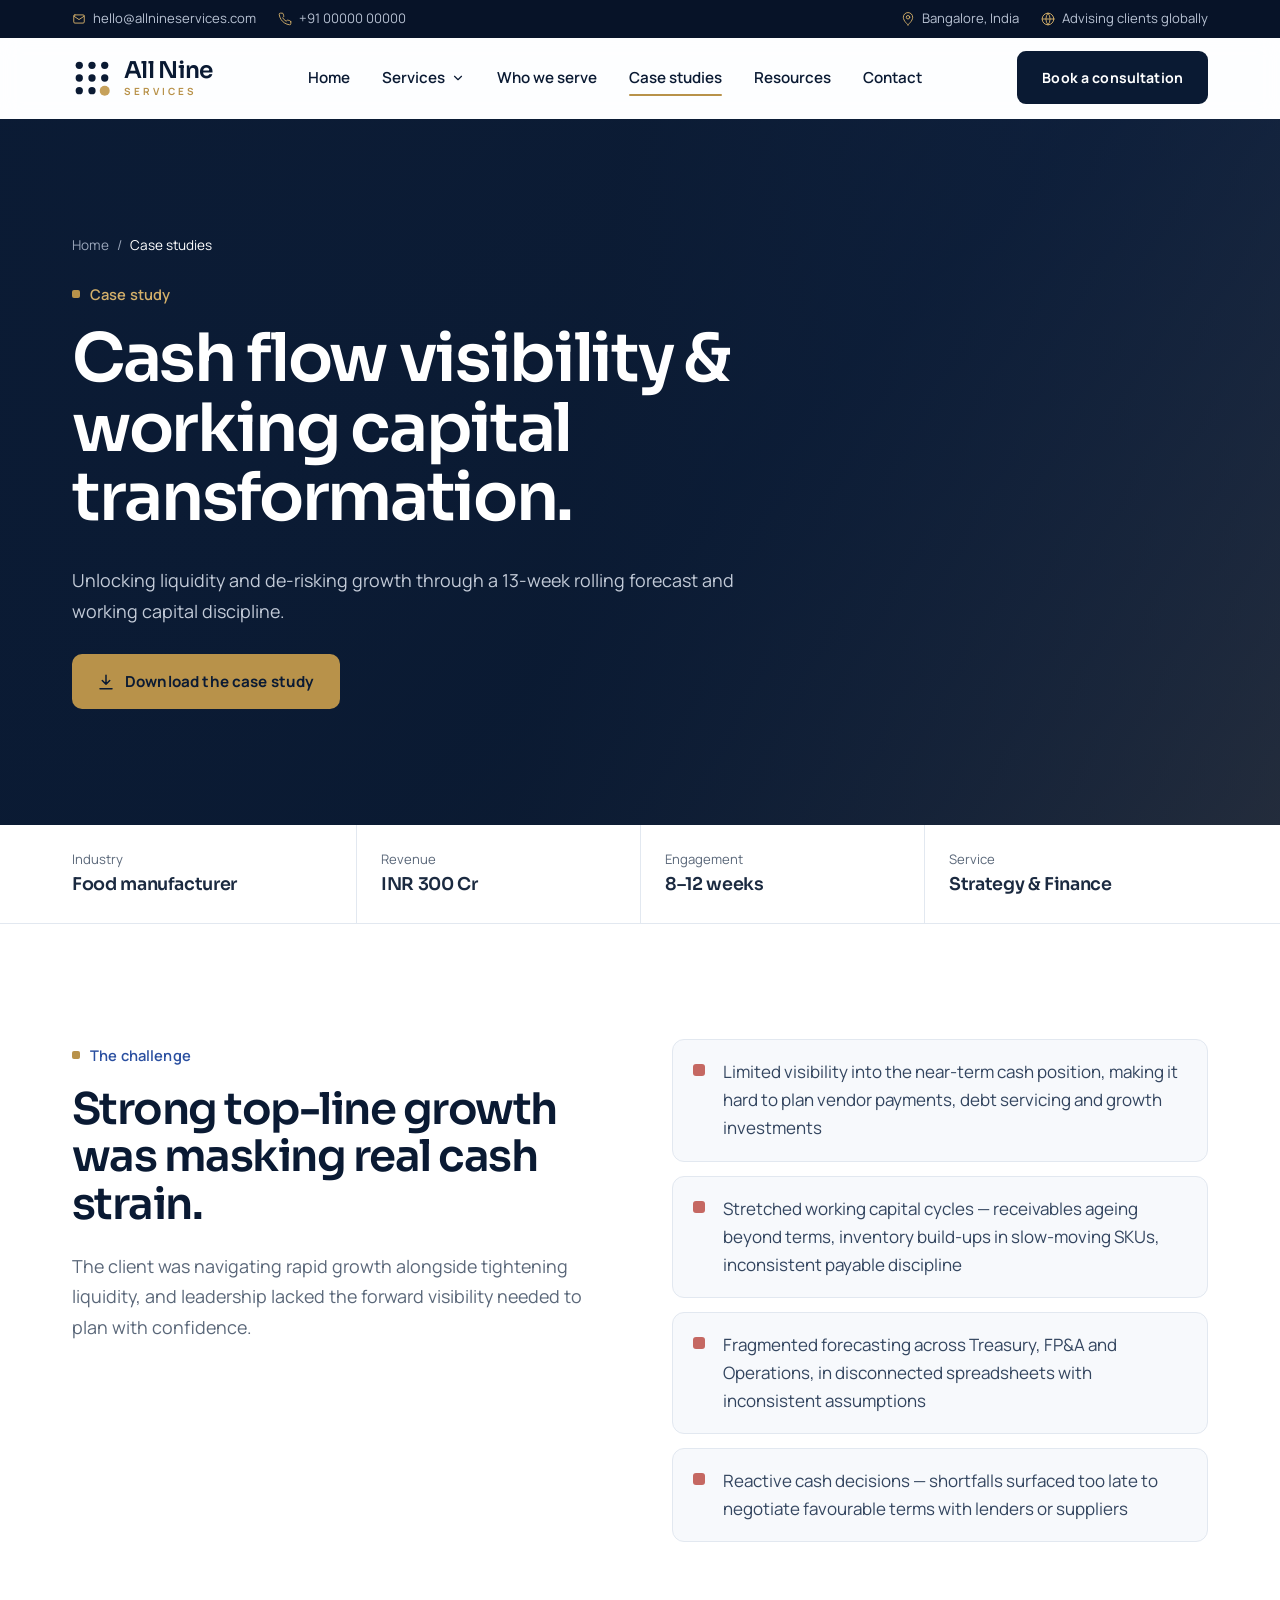
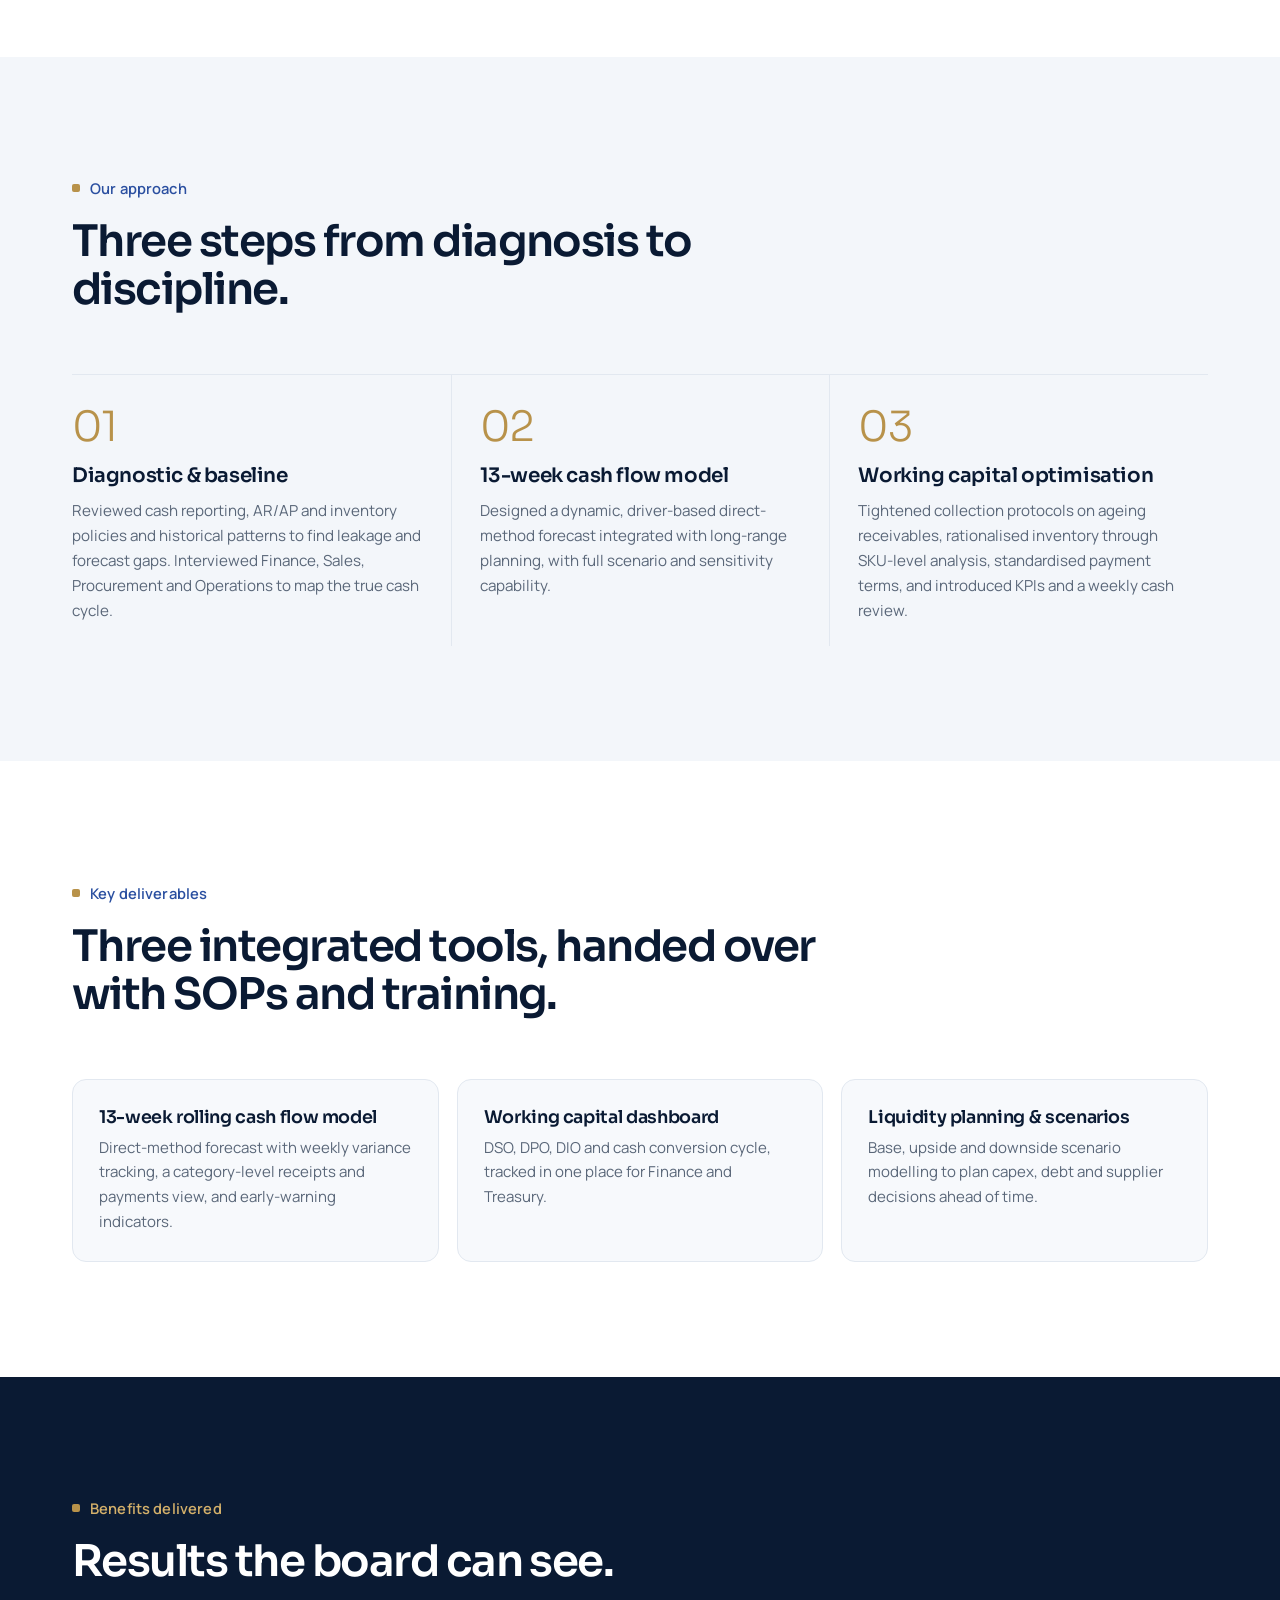
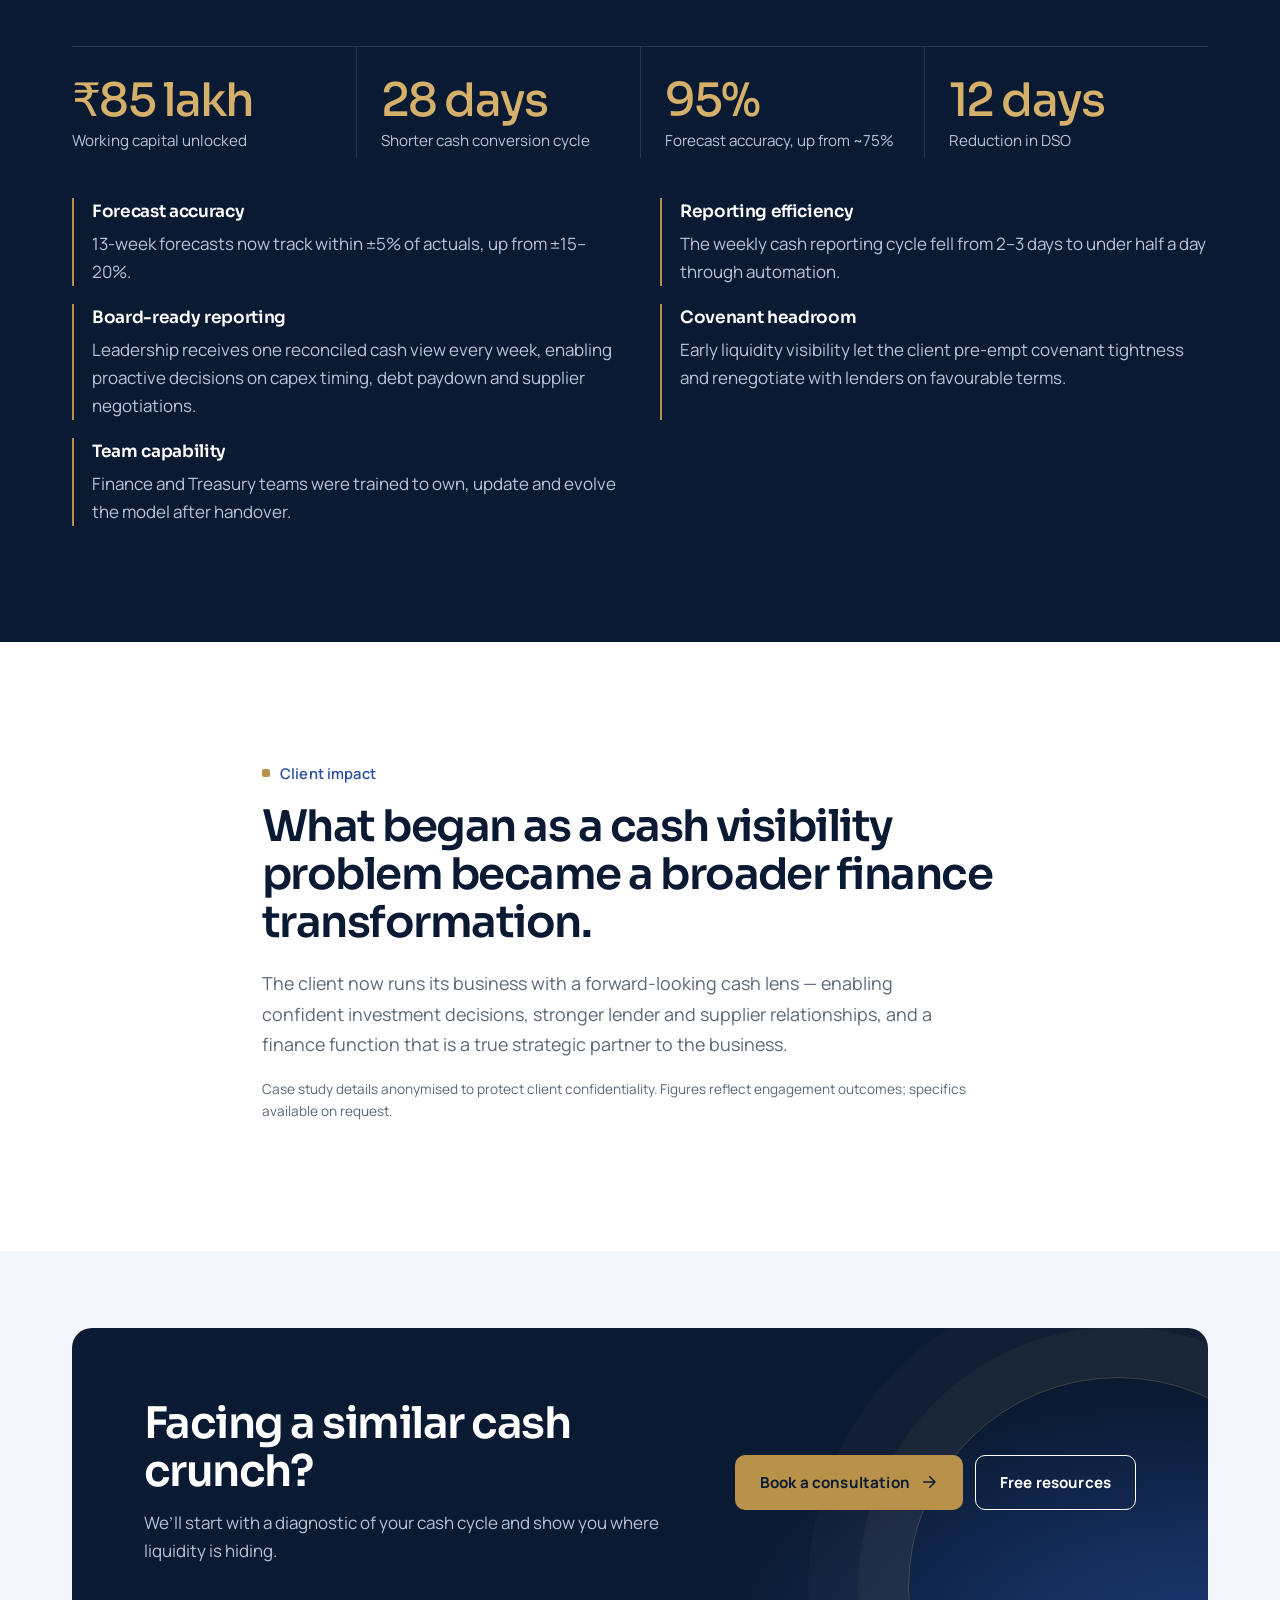
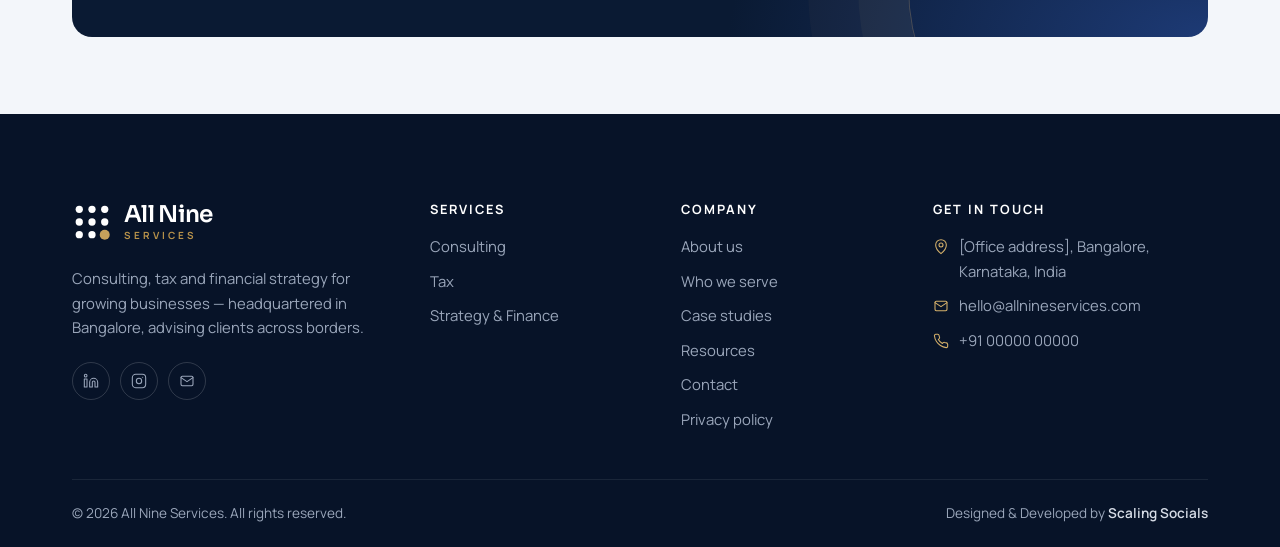
==== case-studies.html @ 5694ef71 "Add client content: who we serve, case study, startup CFO lifecycle, FP&A model, engagement models, " ====
<!doctype html>
<html lang="en">
<head>
<meta charset="utf-8">
<meta name="viewport" content="width=device-width, initial-scale=1">
<title>Case Study: Cash Flow & Working Capital Transformation | All Nine Services</title>
<meta name="description" content="How a 13-week rolling forecast and working capital discipline unlocked ₹85 lakh for a ₹300 Cr food manufacturer.">
<meta property="og:title" content="Case Study: Cash Flow & Working Capital Transformation | All Nine Services">
<meta property="og:description" content="How a 13-week rolling forecast and working capital discipline unlocked ₹85 lakh for a ₹300 Cr food manufacturer.">
<meta property="og:type" content="website">
<meta name="theme-color" content="#0d1b2e">
<link rel="icon" href="assets/img/favicon.svg" type="image/svg+xml">
<link rel="preconnect" href="https://fonts.googleapis.com">
<link rel="preconnect" href="https://fonts.gstatic.com" crossorigin>
<link href="https://fonts.googleapis.com/css2?family=Sora:wght@300;400;500;600;700&family=Manrope:wght@400;500;600;700&display=swap" rel="stylesheet">
<link rel="stylesheet" href="assets/css/style.css?v=4">
</head>
<body>
<a class="skip-link" href="#main">Skip to content</a>
<div class="topbar">
  <div class="container">
    <div class="topbar__links">
      <a href="mailto:hello@allnineservices.com"><svg viewBox="0 0 24 24" fill="none" stroke="currentColor" stroke-width="1.6" stroke-linecap="round" stroke-linejoin="round" aria-hidden="true"><rect x="3" y="5" width="18" height="14" rx="2"/><path d="m3 7 9 6 9-6"/></svg> hello@allnineservices.com</a>
      <a href="tel:+910000000000"><svg viewBox="0 0 24 24" fill="none" stroke="currentColor" stroke-width="1.6" stroke-linecap="round" stroke-linejoin="round" aria-hidden="true"><path d="M22 16.9v3a2 2 0 0 1-2.2 2 19.8 19.8 0 0 1-8.6-3.1 19.5 19.5 0 0 1-6-6A19.8 19.8 0 0 1 2.1 4.2 2 2 0 0 1 4.1 2h3a2 2 0 0 1 2 1.7c.1.9.4 1.8.7 2.7a2 2 0 0 1-.5 2.1L8 9.8a16 16 0 0 0 6 6l1.3-1.3a2 2 0 0 1 2.1-.4c.9.3 1.8.6 2.7.7a2 2 0 0 1 1.7 2z"/></svg> +91 00000 00000</a>
    </div>
    <div class="topbar__links topbar__right">
      <span><svg viewBox="0 0 24 24" fill="none" stroke="currentColor" stroke-width="1.6" stroke-linecap="round" stroke-linejoin="round" aria-hidden="true"><path d="M12 22s-8-6.5-8-13a8 8 0 0 1 16 0c0 6.5-8 13-8 13z"/><circle cx="12" cy="9" r="3"/></svg> Bangalore, India</span>
      <span><svg viewBox="0 0 24 24" fill="none" stroke="currentColor" stroke-width="1.6" stroke-linecap="round" stroke-linejoin="round" aria-hidden="true"><circle cx="12" cy="12" r="10"/><path d="M2 12h20M12 2a15 15 0 0 1 0 20M12 2a15 15 0 0 0 0 20"/></svg> Advising clients globally</span>
    </div>
  </div>
</div>
<header class="site-header">
  <div class="container">
    <nav class="nav" aria-label="Main">
      <a class="brand" href="index.html" aria-label="All Nine Services — home" style="color:var(--ink)"><svg class="brand__mark" viewBox="0 0 44 44" aria-hidden="true"><g fill="currentColor"><circle cx="8" cy="8" r="4"/><circle cx="22" cy="8" r="4"/><circle cx="36" cy="8" r="4"/><circle cx="8" cy="22" r="4"/><circle cx="22" cy="22" r="4"/><circle cx="36" cy="22" r="4"/><circle cx="8" cy="36" r="4"/><circle cx="22" cy="36" r="4"/></g><circle cx="36" cy="36" r="5.5" fill="#c6a15b"/></svg><span class="brand__text"><span class="brand__name">All Nine</span><span class="brand__sub">Services</span></span></a>
      <ul class="nav__menu" id="nav-menu">
        <li><a class="nav__link" href="index.html">Home</a></li>
        <li class="has-dropdown">
          <button class="nav__link" aria-expanded="false" aria-haspopup="true">Services <svg viewBox="0 0 24 24" fill="none" stroke="currentColor" stroke-width="2" stroke-linecap="round" stroke-linejoin="round" aria-hidden="true"><path d="m6 9 6 6 6-6"/></svg></button>
          <ul class="dropdown"><li><a href="consulting.html"><span class="dropdown__icon"><svg viewBox="0 0 24 24" fill="none" stroke="currentColor" stroke-width="1.6" stroke-linecap="round" stroke-linejoin="round" aria-hidden="true"><rect x="2" y="7" width="20" height="14" rx="2"/><path d="M16 7V5a2 2 0 0 0-2-2h-4a2 2 0 0 0-2 2v2M2 13h20"/></svg></span><span><strong>Consulting</strong><small>Compliance, governance, risk & advisory</small></span></a></li><li><a href="tax.html"><span class="dropdown__icon"><svg viewBox="0 0 24 24" fill="none" stroke="currentColor" stroke-width="1.6" stroke-linecap="round" stroke-linejoin="round" aria-hidden="true"><path d="M4 2v20l3-2 3 2 3-2 3 2 3-2 1 .7V2l-1 .7-3-2-3 2-3-2-3 2-3-2z"/><path d="M8 8h8M8 12h8M8 16h5"/></svg></span><span><strong>Tax</strong><small>Direct tax, GST, international tax</small></span></a></li><li><a href="strategy-finance.html"><span class="dropdown__icon"><svg viewBox="0 0 24 24" fill="none" stroke="currentColor" stroke-width="1.6" stroke-linecap="round" stroke-linejoin="round" aria-hidden="true"><path d="M3 3v18h18"/><path d="m7 15 4-4 3 3 6-6"/></svg></span><span><strong>Strategy & Finance</strong><small>Virtual CFO, FP&A, valuation, fundraising</small></span></a></li></ul>
        </li>
        <li><a class="nav__link" href="who-we-serve.html">Who we serve</a></li>
        <li><a class="nav__link" href="case-studies.html" aria-current="page">Case studies</a></li>
        <li><a class="nav__link" href="resources.html">Resources</a></li>
        <li><a class="nav__link" href="contact.html">Contact</a></li>
        <li class="mobile-cta"><a class="btn btn--primary btn--block" href="contact.html">Book a consultation <svg viewBox="0 0 24 24" fill="none" stroke="currentColor" stroke-width="2" stroke-linecap="round" stroke-linejoin="round" aria-hidden="true"><path d="M5 12h14M13 5l7 7-7 7"/></svg></a></li>
      </ul>
      <div class="nav__cta">
        <a class="btn btn--dark btn--sm" href="contact.html">Book a consultation</a>
        <button class="nav__toggle" aria-label="Open menu" aria-expanded="false" aria-controls="nav-menu"><svg viewBox="0 0 24 24" fill="none" stroke="currentColor" stroke-width="2" stroke-linecap="round" stroke-linejoin="round" aria-hidden="true"><path d="M3 6h18M3 12h18M3 18h18"/></svg></button>
      </div>
    </nav>
  </div>
</header>
<main id="main">

<section class="page-hero">
  <div class="ph page-hero__bg" data-label=""><img src="https://images.unsplash.com/photo-1554224155-6726b3ff858f?auto=format&fit=crop&w=1400&q=80" alt=""  referrerpolicy="no-referrer" onerror="this.style.display='none'"></div>
  <div class="container">
    <nav class="crumbs" aria-label="Breadcrumb"><a href="index.html">Home</a><span>/</span><span style="color:#fff">Case studies</span></nav>
    <span class="eyebrow">Case study</span>
    <h1>Cash flow visibility &amp; working capital transformation.</h1>
    <p class="lead">Unlocking liquidity and de-risking growth through a 13-week rolling forecast and working capital discipline.</p>
    <div class="hero__actions"><button class="btn btn--primary" data-download="cashflow-case-study"><svg viewBox="0 0 24 24" fill="none" stroke="currentColor" stroke-width="2" stroke-linecap="round" stroke-linejoin="round" aria-hidden="true"><path d="M12 3v12m0 0-5-5m5 5 5-5M4 21h16"/></svg> Download the case study</button></div>
  </div>
</section>
<section class="snapshot"><div class="container">
  <div><small>Industry</small><strong>Food manufacturer</strong></div>
  <div><small>Revenue</small><strong>INR 300 Cr</strong></div>
  <div><small>Engagement</small><strong>8–12 weeks</strong></div>
  <div><small>Service</small><strong>Strategy &amp; Finance</strong></div>
</div></section>
<section class="section section--white">
  <div class="container case-grid">
    <div class="reveal">
      <span class="eyebrow">The challenge</span>
      <h2>Strong top-line growth was masking real cash strain.</h2>
      <p class="lead">The client was navigating rapid growth alongside tightening liquidity, and leadership lacked the forward visibility needed to plan with confidence.</p>
    </div>
    <ul class="pain reveal">
      <li>Limited visibility into the near-term cash position, making it hard to plan vendor payments, debt servicing and growth investments</li>
      <li>Stretched working capital cycles — receivables ageing beyond terms, inventory build-ups in slow-moving SKUs, inconsistent payable discipline</li>
      <li>Fragmented forecasting across Treasury, FP&amp;A and Operations, in disconnected spreadsheets with inconsistent assumptions</li>
      <li>Reactive cash decisions — shortfalls surfaced too late to negotiate favourable terms with lenders or suppliers</li>
    </ul>
  </div>
</section>
<section class="section">
  <div class="container">
    <div class="section-head reveal"><span class="eyebrow">Our approach</span><h2>Three steps from diagnosis to discipline.</h2></div>
    <div class="process process--light reveal" data-process style="grid-template-columns:repeat(3,1fr)">
      <div class="process__step"><h3>Diagnostic &amp; baseline</h3><p>Reviewed cash reporting, AR/AP and inventory policies and historical patterns to find leakage and forecast gaps. Interviewed Finance, Sales, Procurement and Operations to map the true cash cycle.</p></div>
      <div class="process__step"><h3>13-week cash flow model</h3><p>Designed a dynamic, driver-based direct-method forecast integrated with long-range planning, with full scenario and sensitivity capability.</p></div>
      <div class="process__step"><h3>Working capital optimisation</h3><p>Tightened collection protocols on ageing receivables, rationalised inventory through SKU-level analysis, standardised payment terms, and introduced KPIs and a weekly cash review.</p></div>
    </div>
  </div>
</section>
<section class="section section--white">
  <div class="container">
    <div class="section-head reveal"><span class="eyebrow">Key deliverables</span><h2>Three integrated tools, handed over with SOPs and training.</h2></div>
    <div class="tiles tiles--3"><div class="tile reveal"><h3>13-week rolling cash flow model</h3><p>Direct-method forecast with weekly variance tracking, a category-level receipts and payments view, and early-warning indicators.</p></div><div class="tile reveal"><h3>Working capital dashboard</h3><p>DSO, DPO, DIO and cash conversion cycle, tracked in one place for Finance and Treasury.</p></div><div class="tile reveal"><h3>Liquidity planning &amp; scenarios</h3><p>Base, upside and downside scenario modelling to plan capex, debt and supplier decisions ahead of time.</p></div></div>
  </div>
</section>
<section class="section section--ink">
  <div class="container">
    <div class="section-head reveal"><span class="eyebrow">Benefits delivered</span><h2>Results the board can see.</h2></div>
    <div class="stats-row reveal"><div class="stat-big"><strong>₹85 lakh</strong><span>Working capital unlocked</span></div><div class="stat-big"><strong>28 days</strong><span>Shorter cash conversion cycle</span></div><div class="stat-big"><strong>95%</strong><span>Forecast accuracy, up from ~75%</span></div><div class="stat-big"><strong>12 days</strong><span>Reduction in DSO</span></div></div>
    <ul class="results reveal">
      <li><strong>Forecast accuracy</strong> 13-week forecasts now track within ±5% of actuals, up from ±15–20%.</li>
      <li><strong>Reporting efficiency</strong> The weekly cash reporting cycle fell from 2–3 days to under half a day through automation.</li>
      <li><strong>Board-ready reporting</strong> Leadership receives one reconciled cash view every week, enabling proactive decisions on capex timing, debt paydown and supplier negotiations.</li>
      <li><strong>Covenant headroom</strong> Early liquidity visibility let the client pre-empt covenant tightness and renegotiate with lenders on favourable terms.</li>
      <li><strong>Team capability</strong> Finance and Treasury teams were trained to own, update and evolve the model after handover.</li>
    </ul>
  </div>
</section>
<section class="section section--white">
  <div class="container narrow reveal">
    <span class="eyebrow">Client impact</span>
    <h2>What began as a cash visibility problem became a broader finance transformation.</h2>
    <p class="lead">The client now runs its business with a forward-looking cash lens — enabling confident investment decisions, stronger lender and supplier relationships, and a finance function that is a true strategic partner to the business.</p>
    <p class="fine">Case study details anonymised to protect client confidentiality. Figures reflect engagement outcomes; specifics available on request.</p>
  </div>
</section>
<section class="section--tight"><div class="container">
  <div class="cta-band reveal">
    <div><h2>Facing a similar cash crunch?</h2><p>We’ll start with a diagnostic of your cash cycle and show you where liquidity is hiding.</p></div>
    <div class="cta-band__actions"><a class="btn btn--primary" href="contact.html">Book a consultation <svg viewBox="0 0 24 24" fill="none" stroke="currentColor" stroke-width="2" stroke-linecap="round" stroke-linejoin="round" aria-hidden="true"><path d="M5 12h14M13 5l7 7-7 7"/></svg></a><a class="btn btn--ghost" href="resources.html">Free resources</a></div>
  </div>
</div></section>
</main>
<footer class="site-footer">
  <div class="container">
    <div class="footer-grid">
      <div>
        <a class="brand" href="index.html" aria-label="All Nine Services — home" style="color:#fff"><svg class="brand__mark" viewBox="0 0 44 44" aria-hidden="true"><g fill="currentColor"><circle cx="8" cy="8" r="4"/><circle cx="22" cy="8" r="4"/><circle cx="36" cy="8" r="4"/><circle cx="8" cy="22" r="4"/><circle cx="22" cy="22" r="4"/><circle cx="36" cy="22" r="4"/><circle cx="8" cy="36" r="4"/><circle cx="22" cy="36" r="4"/></g><circle cx="36" cy="36" r="5.5" fill="#c6a15b"/></svg><span class="brand__text"><span class="brand__name">All Nine</span><span class="brand__sub">Services</span></span></a>
        <p style="margin-top:18px">Consulting, tax and financial strategy for growing businesses — headquartered in Bangalore, advising clients across borders.</p>
        <div class="social">
          <a href="#" aria-label="LinkedIn"><svg viewBox="0 0 24 24" fill="none" stroke="currentColor" stroke-width="1.6" stroke-linecap="round" stroke-linejoin="round" aria-hidden="true"><path d="M16 8a6 6 0 0 1 6 6v7h-4v-7a2 2 0 0 0-4 0v7h-4v-7a6 6 0 0 1 6-6zM2 9h4v12H2z"/><circle cx="4" cy="4" r="2"/></svg></a>
          <a href="#" aria-label="Instagram"><svg viewBox="0 0 24 24" fill="none" stroke="currentColor" stroke-width="1.6" stroke-linecap="round" stroke-linejoin="round" aria-hidden="true"><rect x="2" y="2" width="20" height="20" rx="5"/><circle cx="12" cy="12" r="4"/><path d="M17.5 6.5h0"/></svg></a>
          <a href="mailto:hello@allnineservices.com" aria-label="Email"><svg viewBox="0 0 24 24" fill="none" stroke="currentColor" stroke-width="1.6" stroke-linecap="round" stroke-linejoin="round" aria-hidden="true"><rect x="3" y="5" width="18" height="14" rx="2"/><path d="m3 7 9 6 9-6"/></svg></a>
        </div>
      </div>
      <div>
        <h4>Services</h4>
        <ul>
          <li><a href="consulting.html">Consulting</a></li>
          <li><a href="tax.html">Tax</a></li>
          <li><a href="strategy-finance.html">Strategy &amp; Finance</a></li>
        </ul>
      </div>
      <div>
        <h4>Company</h4>
        <ul>
          <li><a href="index.html#about">About us</a></li>
          <li><a href="who-we-serve.html">Who we serve</a></li>
          <li><a href="case-studies.html">Case studies</a></li>
          <li><a href="resources.html">Resources</a></li>
          <li><a href="contact.html">Contact</a></li>
          <li><a href="privacy.html">Privacy policy</a></li>
        </ul>
      </div>
      <div>
        <h4>Get in touch</h4>
        <ul class="footer-contact">
          <li><svg viewBox="0 0 24 24" fill="none" stroke="currentColor" stroke-width="1.6" stroke-linecap="round" stroke-linejoin="round" aria-hidden="true"><path d="M12 22s-8-6.5-8-13a8 8 0 0 1 16 0c0 6.5-8 13-8 13z"/><circle cx="12" cy="9" r="3"/></svg> <span>[Office address], Bangalore, Karnataka, India</span></li>
          <li><svg viewBox="0 0 24 24" fill="none" stroke="currentColor" stroke-width="1.6" stroke-linecap="round" stroke-linejoin="round" aria-hidden="true"><rect x="3" y="5" width="18" height="14" rx="2"/><path d="m3 7 9 6 9-6"/></svg> <a href="mailto:hello@allnineservices.com">hello@allnineservices.com</a></li>
          <li><svg viewBox="0 0 24 24" fill="none" stroke="currentColor" stroke-width="1.6" stroke-linecap="round" stroke-linejoin="round" aria-hidden="true"><path d="M22 16.9v3a2 2 0 0 1-2.2 2 19.8 19.8 0 0 1-8.6-3.1 19.5 19.5 0 0 1-6-6A19.8 19.8 0 0 1 2.1 4.2 2 2 0 0 1 4.1 2h3a2 2 0 0 1 2 1.7c.1.9.4 1.8.7 2.7a2 2 0 0 1-.5 2.1L8 9.8a16 16 0 0 0 6 6l1.3-1.3a2 2 0 0 1 2.1-.4c.9.3 1.8.6 2.7.7a2 2 0 0 1 1.7 2z"/></svg> <a href="tel:+910000000000">+91 00000 00000</a></li>
        </ul>
      </div>
    </div>
    <div class="footer-bottom">
      <span>© <span data-year>2026</span> All Nine Services. All rights reserved.</span>
      <span>Designed &amp; Developed by <a href="https://scalingsocials.com" target="_blank" rel="noopener">Scaling Socials</a></span>
    </div>
  </div>
</footer>
<div class="modal" id="dl-modal" role="dialog" aria-modal="true" aria-labelledby="dl-heading">
  <div class="modal__backdrop" data-close></div>
  <div class="modal__dialog">
    <button class="modal__close" data-close aria-label="Close"><svg viewBox="0 0 24 24" fill="none" stroke="currentColor" stroke-width="2" stroke-linecap="round" stroke-linejoin="round" aria-hidden="true"><path d="M18 6 6 18M6 6l12 12"/></svg></button>
    <div class="modal__head">
      <div class="dl-callout__icon"><svg viewBox="0 0 24 24" fill="none" stroke="currentColor" stroke-width="1.8" stroke-linecap="round" stroke-linejoin="round" aria-hidden="true"><path d="M12 3v12m0 0-5-5m5 5 5-5M4 21h16"/></svg></div>
      <div><h3 id="dl-heading">Fill the form to get the PDF</h3><p id="dl-title"></p></div>
    </div>
    <div class="modal__body">
      <form id="dl-form" name="pdf-download" method="POST" data-netlify="true" netlify-honeypot="bot-field" novalidate>
        <input type="hidden" name="form-name" value="pdf-download">
        <input type="hidden" name="resource" value="">
        <div class="form-grid">
          <div class="field"><label for="dl-name">Full name <span class="req">*</span></label><input id="dl-name" name="name" autocomplete="name" required><div class="err">Please enter your name.</div></div>
          <div class="field"><label for="dl-email">Work email <span class="req">*</span></label><input id="dl-email" name="email" type="email" autocomplete="email" required><div class="err">Please enter a valid email.</div></div>
          <div class="field"><label for="dl-phone">Phone <span class="req">*</span></label><input id="dl-phone" name="phone" type="tel" autocomplete="tel" placeholder="+91" required><div class="err">Please enter a valid phone number.</div></div>
          <div class="field"><label for="dl-company">Company</label><input id="dl-company" name="company" autocomplete="organization"></div>
          <div class="field full"><label for="country-sel">Country</label><select id="country-sel" name="country"><option value="">Select country</option><option>India</option><option>United Arab Emirates</option><option>Saudi Arabia</option><option>Qatar</option><option>Singapore</option><option>United Kingdom</option><option>United States</option><option>Canada</option><option>Australia</option><option>Germany</option><option>Other</option></select></div>
          <div class="field full"><label class="consent"><input type="checkbox" name="consent" required> <span>I agree to be contacted by All Nine Services about this guide and related services. See our <a href="privacy.html" target="_blank">privacy policy</a>.</span></label><div class="err">Please accept to continue.</div></div>
          <p class="hp" aria-hidden="true"><label>Leave empty <input name="bot-field" tabindex="-1" autocomplete="off"></label></p>
          <div class="full"><button class="btn btn--primary btn--block" type="submit"><svg viewBox="0 0 24 24" fill="none" stroke="currentColor" stroke-width="2" stroke-linecap="round" stroke-linejoin="round" aria-hidden="true"><path d="M12 3v12m0 0-5-5m5 5 5-5M4 21h16"/></svg> Get the PDF</button></div>
        </div>
        <div class="form-status" role="status"></div>
      </form>
      <div id="dl-success" class="modal__success" hidden>
        <div class="tick"><svg viewBox="0 0 24 24" fill="none" stroke="currentColor" stroke-width="2.4" stroke-linecap="round" stroke-linejoin="round" aria-hidden="true"><path d="M20 6 9 17l-5-5"/></svg></div>
        <h3>Thank you!</h3>
        <p><strong id="dl-success-title"></strong></p>
        <p class="form-note" id="dl-note">Your download should begin automatically.</p>
        <a class="btn btn--dark" id="dl-again" href="#" download><svg viewBox="0 0 24 24" fill="none" stroke="currentColor" stroke-width="2" stroke-linecap="round" stroke-linejoin="round" aria-hidden="true"><path d="M12 3v12m0 0-5-5m5 5 5-5M4 21h16"/></svg> Download again</a>
      </div>
    </div>
  </div>
</div>

<script src="assets/js/config.js?v=4"></script>
<script src="assets/js/resources.js?v=4"></script>
<script src="assets/js/main.js?v=4"></script>
</body>
</html>
---- assets/css/style.css ----
/* =========================================================
   All Nine Services — main stylesheet
   ========================================================= */
:root {
  --ink: #0a1a33;          /* midnight navy — primary */
  --ink-2: #13284d;
  --ink-soft: #33455f;
  --sapphire: #2a4fa0;     /* corporate blue accent */
  --sapphire-2: #4c74d0;
  --paper: #f3f6fa;        /* cool mist */
  --white: #ffffff;
  --line: #e2e8f0;
  --line-dark: rgba(255,255,255,.12);
  --muted: #5a6779;
  --brass: #b8924a;        /* champagne gold (used sparingly) */
  --brass-2: #d4b06a;
  --brass-soft: #f6f0e3;
  --teal: #1d4b62;
  --ok: #1f7a4d;
  --err: #b4372f;

  --font-display: "Sora", "Segoe UI", system-ui, sans-serif;
  --font-body: "Manrope", system-ui, -apple-system, "Segoe UI", Roboto, Arial, sans-serif;

  --radius: 14px;
  --radius-sm: 8px;
  --shadow: 0 1px 2px rgba(10,26,51,.04), 0 12px 32px rgba(10,26,51,.07);
  --shadow-lg: 0 2px 6px rgba(10,26,51,.06), 0 30px 70px rgba(10,26,51,.16);
  --ease: cubic-bezier(.16,1,.3,1);
  --max: 1200px;
  --gutter: clamp(16px, 4vw, 32px);
}

*, *::before, *::after { box-sizing: border-box; }
[hidden] { display: none !important; }
html { scroll-behavior: smooth; -webkit-text-size-adjust: 100%; }
body {
  margin: 0;
  font-family: var(--font-body);
  font-size: 17px;
  line-height: 1.65;
  color: var(--ink);
  background: var(--paper);
  -webkit-font-smoothing: antialiased;
  overflow-x: hidden;
}
img { max-width: 100%; display: block; }
a { color: inherit; text-decoration: none; }
button { font: inherit; cursor: pointer; }
h1, h2, h3, h4 { font-family: var(--font-display); font-weight: 500; line-height: 1.15; margin: 0 0 .5em; letter-spacing: -.01em; }
h1 { font-size: clamp(2.3rem, 5vw, 4rem); }
h2 { font-size: clamp(1.9rem, 3.6vw, 2.9rem); }
h3 { font-size: clamp(1.25rem, 2vw, 1.5rem); }
p { margin: 0 0 1em; }
.container { width: 100%; max-width: var(--max); margin: 0 auto; padding: 0 var(--gutter); }
.section { padding: clamp(64px, 9vw, 120px) 0; }
.section--tight { padding: clamp(48px, 6vw, 80px) 0; }
.section--white { background: var(--white); }
.section--ink { background: var(--ink); color: #e9edf3; }
.section--ink h2, .section--ink h3 { color: #fff; }
.eyebrow {
  display: inline-flex; align-items: center; gap: 10px;
  font-size: .78rem; font-weight: 700; letter-spacing: .16em; text-transform: uppercase;
  color: var(--brass); margin-bottom: 18px;
}
.eyebrow::before { content: ""; width: 28px; height: 1px; background: currentColor; }
.lead { font-size: 1.15rem; color: var(--muted); max-width: 62ch; }
.section--ink .lead { color: #b8c2d3; }
.section-head { max-width: 760px; margin-bottom: clamp(36px, 5vw, 60px); }
.section-head--center { margin-left: auto; margin-right: auto; text-align: center; }
.section-head--center .eyebrow::after { content: ""; width: 28px; height: 1px; background: currentColor; }
.skip-link { position: absolute; left: -999px; top: 0; background: var(--ink); color: #fff; padding: 10px 16px; z-index: 999; }
.skip-link:focus { left: 8px; top: 8px; }
:focus-visible { outline: 2px solid var(--brass); outline-offset: 3px; }

/* ---------- Buttons ---------- */
.btn {
  display: inline-flex; align-items: center; justify-content: center; gap: 10px;
  padding: 14px 26px; border-radius: 999px; border: 1px solid transparent;
  font-weight: 700; font-size: .95rem; letter-spacing: .01em;
  transition: background .2s, color .2s, border-color .2s, transform .2s, box-shadow .2s;
  white-space: nowrap;
}
.btn svg { width: 18px; height: 18px; flex: none; }
.btn--primary { background: var(--brass); color: #fff; }
.btn--primary:hover { background: #9b7a47; transform: translateY(-1px); box-shadow: 0 8px 20px rgba(176,141,87,.35); }
.btn--dark { background: var(--ink); color: #fff; }
.btn--dark:hover { background: var(--ink-2); transform: translateY(-1px); }
.btn--ghost { border-color: currentColor; color: var(--ink); background: transparent; }
.btn--ghost:hover { background: var(--ink); color: #fff; border-color: var(--ink); }
.section--ink .btn--ghost, .hero .btn--ghost, .page-hero .btn--ghost, .cta-band .btn--ghost { color: #fff; }
.section--ink .btn--ghost:hover, .hero .btn--ghost:hover, .page-hero .btn--ghost:hover, .cta-band .btn--ghost:hover { background: #fff; color: var(--ink); border-color: #fff; }
.btn--sm { padding: 10px 18px; font-size: .88rem; }
.btn--block { width: 100%; }
.link-arrow { display: inline-flex; align-items: center; gap: 8px; font-weight: 700; color: var(--ink); border-bottom: 1px solid var(--brass); padding-bottom: 2px; }
.link-arrow:hover { color: var(--brass); }
.link-arrow svg { width: 16px; height: 16px; transition: transform .2s; }
.link-arrow:hover svg { transform: translateX(4px); }

/* ---------- Topbar & header ---------- */
.topbar { background: var(--ink); color: #b8c2d3; font-size: .82rem; }
.topbar .container { display: flex; justify-content: space-between; align-items: center; gap: 16px; padding-top: 8px; padding-bottom: 8px; }
.topbar a:hover { color: #fff; }
.topbar__links { display: flex; gap: 22px; flex-wrap: wrap; }
.topbar__links span, .topbar__links a { display: inline-flex; align-items: center; gap: 7px; }
.topbar svg { width: 14px; height: 14px; color: var(--brass-2); }

.site-header { position: sticky; top: 0; z-index: 100; background: rgba(247,245,240,.94); backdrop-filter: saturate(1.4) blur(10px); border-bottom: 1px solid transparent; transition: border-color .2s, box-shadow .2s; }
.site-header.is-scrolled { border-bottom-color: var(--line); box-shadow: 0 6px 24px rgba(13,27,46,.06); }
.nav { display: flex; align-items: center; justify-content: space-between; height: 80px; gap: 24px; }
.brand { display: inline-flex; align-items: center; gap: 12px; }
.brand__mark { width: 40px; height: 40px; flex: none; }
.brand__text { display: flex; flex-direction: column; line-height: 1; }
.brand__name { font-family: var(--font-display); font-size: 1.45rem; font-weight: 600; letter-spacing: -.01em; }
.brand__sub { font-size: .62rem; font-weight: 700; letter-spacing: .32em; text-transform: uppercase; color: var(--brass); margin-top: 5px; }
.nav__menu { display: flex; align-items: center; gap: 4px; list-style: none; margin: 0; padding: 0; }
.nav__menu > li { position: relative; }
.nav__link { display: inline-flex; align-items: center; gap: 6px; padding: 10px 14px; font-weight: 600; font-size: .95rem; border-radius: 8px; background: none; border: 0; color: var(--ink); }
.nav__link:hover, .nav__link[aria-current="page"] { color: var(--brass); }
.nav__link svg { width: 14px; height: 14px; transition: transform .2s; }
.dropdown {
  position: absolute; top: calc(100% + 8px); left: -12px; min-width: 320px;
  background: #fff; border: 1px solid var(--line); border-radius: var(--radius); box-shadow: var(--shadow-lg);
  padding: 10px; list-style: none; margin: 0;
  opacity: 0; visibility: hidden; transform: translateY(6px); transition: .2s;
}
.has-dropdown:hover .dropdown, .has-dropdown:focus-within .dropdown, .has-dropdown.is-open .dropdown { opacity: 1; visibility: visible; transform: none; }
.has-dropdown:hover .nav__link svg, .has-dropdown.is-open .nav__link svg { transform: rotate(180deg); }
.dropdown a { display: flex; gap: 14px; padding: 12px; border-radius: 10px; }
.dropdown a:hover { background: var(--paper); }
.dropdown__icon { width: 40px; height: 40px; border-radius: 10px; background: var(--brass-soft); color: var(--brass); display: grid; place-items: center; flex: none; }
.dropdown__icon svg { width: 20px; height: 20px; }
.dropdown strong { display: block; font-size: .95rem; }
.dropdown small { display: block; color: var(--muted); font-size: .8rem; line-height: 1.4; }
.nav__cta { display: flex; align-items: center; gap: 12px; }
.nav__toggle { display: none; width: 44px; height: 44px; border-radius: 10px; border: 1px solid var(--line); background: #fff; align-items: center; justify-content: center; }
.nav__toggle svg { width: 22px; height: 22px; }

/* ---------- Image placeholder wrapper ---------- */
.ph { position: relative; overflow: hidden; background: linear-gradient(135deg, #1f3354 0%, #0d1b2e 55%, #3b3222 100%); border-radius: var(--radius); }
.ph::after { content: attr(data-label); position: absolute; left: 16px; bottom: 14px; font-size: .7rem; letter-spacing: .14em; text-transform: uppercase; color: rgba(255,255,255,.55); z-index: 0; }
.ph img { position: relative; z-index: 1; width: 100%; height: 100%; object-fit: cover; }

/* ---------- Hero (home) ---------- */
.hero { position: relative; background: var(--ink); color: #fff; overflow: hidden; }
.hero::before { content: ""; position: absolute; inset: 0; background: radial-gradient(900px 500px at 85% 20%, rgba(176,141,87,.22), transparent 60%), radial-gradient(700px 400px at 0% 100%, rgba(31,78,90,.5), transparent 60%); }
.hero .container { position: relative; display: grid; grid-template-columns: 1.05fr .95fr; gap: clamp(32px, 5vw, 72px); align-items: center; padding-top: clamp(56px, 8vw, 110px); padding-bottom: clamp(56px, 8vw, 110px); }
.hero h1 { color: #fff; }
.hero h1 em { font-style: italic; color: var(--brass-2); font-weight: 400; }
.hero p.lead { color: #c3cbd8; }
.hero__actions { display: flex; gap: 14px; flex-wrap: wrap; margin-top: 32px; }
.hero__media { position: relative; }
.hero__media .ph { aspect-ratio: 4/5; border-radius: 20px; }
.hero__badge {
  position: absolute; left: -28px; bottom: 36px; z-index: 2; background: #fff; color: var(--ink);
  border-radius: 14px; padding: 18px 20px; box-shadow: var(--shadow-lg); display: flex; gap: 14px; align-items: center; max-width: 280px;
}
.hero__badge .dot-grid { width: 42px; height: 42px; flex: none; }
.hero__badge strong { display: block; font-size: .95rem; line-height: 1.3; }
.hero__badge small { color: var(--muted); font-size: .8rem; }
.hero__points { display: flex; flex-wrap: wrap; gap: 10px 26px; margin-top: 40px; padding-top: 28px; border-top: 1px solid var(--line-dark); list-style: none; padding-left: 0; }
.hero__points li { display: inline-flex; align-items: center; gap: 8px; font-size: .9rem; color: #c3cbd8; }
.hero__points svg { width: 16px; height: 16px; color: var(--brass-2); }

/* ---------- Page hero (inner pages) ---------- */
.page-hero { position: relative; background: var(--ink); color: #fff; overflow: hidden; }
.page-hero__bg { position: absolute; inset: 0; border-radius: 0; }
.page-hero__bg img { opacity: .28; }
.page-hero::after { content: ""; position: absolute; inset: 0; background: linear-gradient(90deg, rgba(13,27,46,.96) 0%, rgba(13,27,46,.8) 50%, rgba(13,27,46,.55) 100%); }
.page-hero .container { position: relative; z-index: 2; padding-top: clamp(64px, 9vw, 120px); padding-bottom: clamp(64px, 9vw, 120px); }
.page-hero h1 { color: #fff; max-width: 18ch; }
.page-hero .lead { color: #c3cbd8; }
.page-hero .hero__actions { margin-top: 28px; }
.crumbs { display: flex; gap: 8px; font-size: .85rem; color: #9aa6ba; margin-bottom: 22px; flex-wrap: wrap; }
.crumbs a:hover { color: #fff; }

/* ---------- Strip ---------- */
.strip { background: var(--white); border-bottom: 1px solid var(--line); }
.strip .container { display: grid; grid-template-columns: repeat(4, 1fr); }
.strip__item { padding: 30px 24px; border-left: 1px solid var(--line); }
.strip__item:first-child { border-left: 0; padding-left: 0; }
.strip__item strong { display: block; font-family: var(--font-display); font-size: 1.25rem; font-weight: 500; margin-bottom: 4px; }
.strip__item span { color: var(--muted); font-size: .9rem; }

/* ---------- Service cards ---------- */
.services-grid { display: grid; grid-template-columns: repeat(3, 1fr); gap: 24px; }
.service-card { background: #fff; border: 1px solid var(--line); border-radius: 18px; overflow: hidden; display: flex; flex-direction: column; transition: transform .25s, box-shadow .25s; }
.service-card:hover { transform: translateY(-4px); box-shadow: var(--shadow-lg); }
.service-card .ph { aspect-ratio: 16/10; border-radius: 0; }
.service-card__body { padding: 28px; display: flex; flex-direction: column; flex: 1; }
.service-card__num { font-family: var(--font-display); color: var(--brass); font-size: .95rem; margin-bottom: 8px; }
.service-card ul { list-style: none; padding: 0; margin: 4px 0 24px; display: grid; gap: 8px; }
.service-card li { display: flex; gap: 10px; font-size: .93rem; color: var(--ink-soft); }
.service-card li svg { width: 16px; height: 16px; color: var(--brass); flex: none; margin-top: 5px; }
.service-card .link-arrow { margin-top: auto; align-self: flex-start; }

/* ---------- Split / About ---------- */
.split { display: grid; grid-template-columns: 1fr 1fr; gap: clamp(32px, 6vw, 88px); align-items: center; }
.split--reverse > :first-child { order: 2; }
.split .ph { aspect-ratio: 5/4; }
.pillars { display: grid; grid-template-columns: 1fr 1fr; gap: 22px 28px; margin-top: 30px; }
.pillar h4 { font-family: var(--font-body); font-size: 1rem; font-weight: 700; margin-bottom: 4px; display: flex; gap: 10px; align-items: center; }
.pillar h4 svg { width: 20px; height: 20px; color: var(--brass); }
.pillar p { color: var(--muted); font-size: .93rem; margin: 0; }

/* ---------- Process ---------- */
.process { display: grid; grid-template-columns: repeat(4, 1fr); gap: 0; counter-reset: step; border-top: 1px solid var(--line-dark); }
.process__step { padding: 32px 28px 8px 0; position: relative; }
.process__step + .process__step { padding-left: 28px; border-left: 1px solid var(--line-dark); }
.process__step::before { counter-increment: step; content: "0" counter(step); font-family: var(--font-display); font-size: 2.6rem; color: var(--brass-2); display: block; margin-bottom: 14px; line-height: 1; }
.process__step h3 { font-size: 1.25rem; }
.process__step p { color: #b8c2d3; font-size: .95rem; }
.section--white .process, .section .process--light { border-top-color: var(--line); }
.process--light .process__step + .process__step { border-left-color: var(--line); }
.process--light .process__step p { color: var(--muted); }
.process--light .process__step::before { color: var(--brass); }

/* ---------- Industries ---------- */
.chips { display: flex; flex-wrap: wrap; gap: 12px; }
.chip { display: inline-flex; align-items: center; gap: 10px; padding: 12px 18px; background: #fff; border: 1px solid var(--line); border-radius: 999px; font-weight: 600; font-size: .93rem; }
.chip svg { width: 18px; height: 18px; color: var(--brass); }

/* ---------- Global band ---------- */
.global { display: grid; grid-template-columns: 1.1fr .9fr; gap: clamp(32px, 6vw, 80px); align-items: center; }
.global .ph { aspect-ratio: 4/3; }
.feature-list { list-style: none; padding: 0; margin: 26px 0 0; display: grid; gap: 18px; }
.feature-list li { display: grid; grid-template-columns: 44px 1fr; gap: 16px; }
.feature-list .ic { width: 44px; height: 44px; border-radius: 12px; display: grid; place-items: center; background: rgba(176,141,87,.15); color: var(--brass-2); }
.section--white .feature-list .ic, .section .feature-list--light .ic { background: var(--brass-soft); color: var(--brass); }
.feature-list .ic svg { width: 22px; height: 22px; }
.feature-list strong { display: block; margin-bottom: 2px; }
.feature-list p { margin: 0; font-size: .93rem; color: #b8c2d3; }
.feature-list--light p { color: var(--muted); }

/* ---------- Resources ---------- */
.resources-grid { display: grid; grid-template-columns: repeat(3, 1fr); gap: 24px; }
.res-card { background: #fff; border: 1px solid var(--line); border-radius: 16px; display: flex; flex-direction: column; overflow: hidden; transition: transform .25s, box-shadow .25s; }
.res-card:hover { transform: translateY(-3px); box-shadow: var(--shadow); }
.res-card__cover { position: relative; aspect-ratio: 16/9; background: var(--ink); color: #fff; padding: 22px; display: flex; flex-direction: column; justify-content: space-between; overflow: hidden; }
.res-card__cover::before { content: ""; position: absolute; right: -40px; top: -40px; width: 180px; height: 180px; border-radius: 50%; border: 1px solid rgba(201,167,111,.35); box-shadow: 0 0 0 30px rgba(201,167,111,.06), 0 0 0 60px rgba(201,167,111,.04); }
.res-card__cover[data-cat="Tax"] { background: linear-gradient(135deg, #1f4e5a, #0d1b2e); }
.res-card__cover[data-cat="Consulting"] { background: linear-gradient(135deg, #16294a, #0d1b2e); }
.res-card__cover[data-cat="Strategy & Finance"] { background: linear-gradient(135deg, #3b3222, #0d1b2e); }
.res-card__tag { align-self: flex-start; font-size: .7rem; letter-spacing: .14em; text-transform: uppercase; font-weight: 700; padding: 6px 10px; border: 1px solid rgba(255,255,255,.3); border-radius: 999px; position: relative; }
.res-card__pdf { display: inline-flex; align-items: center; gap: 8px; font-size: .8rem; color: #c3cbd8; position: relative; }
.res-card__pdf svg { width: 26px; height: 26px; color: var(--brass-2); }
.res-card__body { padding: 24px; display: flex; flex-direction: column; flex: 1; }
.res-card__body h3 { font-size: 1.2rem; }
.res-card__body p { color: var(--muted); font-size: .93rem; }
.res-card__body .btn { margin-top: auto; align-self: flex-start; }
.res-filters { display: flex; gap: 10px; flex-wrap: wrap; margin-bottom: 30px; }
.res-filter { padding: 10px 18px; border-radius: 999px; border: 1px solid var(--line); background: #fff; font-weight: 600; font-size: .9rem; color: var(--ink); }
.res-filter.is-active { background: var(--ink); color: #fff; border-color: var(--ink); }
.res-empty { padding: 40px; text-align: center; color: var(--muted); border: 1px dashed var(--line); border-radius: 16px; background: #fff; grid-column: 1 / -1; }
.skeleton { background: linear-gradient(90deg, #eee 25%, #f6f6f6 50%, #eee 75%); background-size: 200% 100%; animation: sk 1.2s infinite; border-radius: 16px; min-height: 340px; }
@keyframes sk { to { background-position: -200% 0; } }

/* ---------- Service detail ---------- */
.subservices { display: grid; grid-template-columns: repeat(2, 1fr); gap: 20px; }
.subservice { background: #fff; border: 1px solid var(--line); border-radius: 16px; padding: 30px; transition: border-color .2s, box-shadow .2s; }
.subservice:hover { border-color: var(--brass); box-shadow: var(--shadow); }
.subservice__icon { width: 52px; height: 52px; border-radius: 14px; background: var(--brass-soft); color: var(--brass); display: grid; place-items: center; margin-bottom: 18px; }
.subservice__icon svg { width: 26px; height: 26px; }
.subservice p { color: var(--muted); font-size: .95rem; }
.subservice ul { margin: 0; padding: 0; list-style: none; display: grid; gap: 7px; }
.subservice li { font-size: .9rem; display: flex; gap: 10px; color: var(--ink-soft); }
.subservice li::before { content: ""; width: 6px; height: 6px; border-radius: 50%; background: var(--brass); margin-top: 10px; flex: none; }
.who-grid { display: grid; grid-template-columns: repeat(3, 1fr); gap: 20px; }
.who { padding: 26px; border-radius: 14px; background: var(--paper); border: 1px solid var(--line); }
.who strong { display: block; font-size: 1.05rem; margin-bottom: 6px; }
.who p { margin: 0; color: var(--muted); font-size: .93rem; }
.outcomes { display: grid; grid-template-columns: repeat(3, 1fr); gap: 0; border: 1px solid var(--line-dark); border-radius: 18px; overflow: hidden; }
.outcome { padding: 32px; border-left: 1px solid var(--line-dark); }
.outcome:first-child { border-left: 0; }
.outcome strong { font-family: var(--font-display); font-size: 1.5rem; font-weight: 500; color: var(--brass-2); display: block; margin-bottom: 8px; }
.outcome p { margin: 0; color: #b8c2d3; font-size: .95rem; }

/* FAQ */
.faq { max-width: 860px; margin: 0 auto; border-top: 1px solid var(--line); }
.faq details { border-bottom: 1px solid var(--line); }
.faq summary { list-style: none; cursor: pointer; padding: 24px 44px 24px 0; font-weight: 700; font-size: 1.08rem; position: relative; }
.faq summary::-webkit-details-marker { display: none; }
.faq summary::after { content: "+"; position: absolute; right: 4px; top: 50%; transform: translateY(-50%); font-size: 1.6rem; font-weight: 300; color: var(--brass); transition: transform .2s; }
.faq details[open] summary::after { transform: translateY(-50%) rotate(45deg); }
.faq details p { color: var(--muted); padding-bottom: 22px; margin: 0; max-width: 72ch; }

/* ---------- CTA band ---------- */
.cta-band { background: var(--ink); color: #fff; border-radius: 24px; padding: clamp(36px, 6vw, 72px); display: grid; grid-template-columns: 1.4fr auto; gap: 32px; align-items: center; position: relative; overflow: hidden; }
.cta-band::before { content: ""; position: absolute; right: -120px; bottom: -160px; width: 420px; height: 420px; border-radius: 50%; border: 1px solid rgba(201,167,111,.3); box-shadow: 0 0 0 50px rgba(201,167,111,.05), 0 0 0 100px rgba(201,167,111,.03); }
.cta-band h2 { color: #fff; margin-bottom: .3em; }
.cta-band p { color: #b8c2d3; margin: 0; max-width: 56ch; }
.cta-band__actions { display: flex; gap: 12px; flex-wrap: wrap; position: relative; }

/* ---------- Download callout ---------- */
.dl-callout { display: grid; grid-template-columns: auto 1fr auto; gap: 24px; align-items: center; background: var(--brass-soft); border: 1px solid #e6d8bf; border-radius: 18px; padding: 28px 32px; }
.dl-callout__icon { width: 60px; height: 60px; border-radius: 14px; background: var(--brass); color: #fff; display: grid; place-items: center; }
.dl-callout__icon svg { width: 28px; height: 28px; }
.dl-callout h3 { margin-bottom: 4px; font-size: 1.3rem; }
.dl-callout p { margin: 0; color: var(--ink-soft); font-size: .95rem; }

/* ---------- Forms ---------- */
.form-grid { display: grid; grid-template-columns: 1fr 1fr; gap: 16px 18px; }
.form-grid .full { grid-column: 1 / -1; }
.field label { display: block; font-size: .85rem; font-weight: 700; margin-bottom: 7px; }
.field label .req { color: var(--brass); }
.field input, .field select, .field textarea {
  width: 100%; padding: 13px 15px; border: 1px solid #d6d1c4; border-radius: 10px; background: #fff;
  font: inherit; font-size: .97rem; color: var(--ink); transition: border-color .2s, box-shadow .2s;
}
.field textarea { min-height: 130px; resize: vertical; }
.field input:focus, .field select:focus, .field textarea:focus { outline: none; border-color: var(--brass); box-shadow: 0 0 0 3px rgba(176,141,87,.18); }
.field.has-error input, .field.has-error select, .field.has-error textarea { border-color: var(--err); }
.field .err { display: none; color: var(--err); font-size: .8rem; margin-top: 5px; }
.field.has-error .err { display: block; }
.field label.consent, .consent { font-weight: 500; display: flex; gap: 10px; align-items: flex-start; font-size: .83rem; color: var(--muted); line-height: 1.5; }
.consent input { margin-top: 4px; accent-color: var(--brass); width: 16px; height: 16px; flex: none; }
.consent a { text-decoration: underline; }
.form-note { font-size: .8rem; color: var(--muted); margin-top: 12px; }
.form-status { margin-top: 14px; padding: 12px 14px; border-radius: 10px; font-size: .9rem; display: none; }
.form-status.is-ok { display: block; background: #e6f3ec; color: var(--ok); }
.form-status.is-err { display: block; background: #f8e7e5; color: var(--err); }
.hp { position: absolute; left: -9999px; width: 1px; height: 1px; overflow: hidden; }

/* Contact page */
.contact-wrap { display: grid; grid-template-columns: .85fr 1.15fr; gap: clamp(28px, 5vw, 64px); align-items: start; }
.contact-card { background: var(--ink); color: #dfe5ee; border-radius: 20px; padding: clamp(28px, 4vw, 44px); position: sticky; top: 110px; }
.contact-card h3 { color: #fff; }
.contact-card ul { list-style: none; padding: 0; margin: 26px 0; display: grid; gap: 22px; }
.contact-card li { display: grid; grid-template-columns: 44px 1fr; gap: 14px; }
.contact-card .ic { width: 44px; height: 44px; border-radius: 12px; display: grid; place-items: center; background: rgba(176,141,87,.16); color: var(--brass-2); }
.contact-card .ic svg { width: 20px; height: 20px; }
.contact-card small { display: block; color: #8e9bb0; font-size: .78rem; text-transform: uppercase; letter-spacing: .1em; margin-bottom: 2px; }
.contact-card a:hover { color: #fff; }
.form-card { background: #fff; border: 1px solid var(--line); border-radius: 20px; padding: clamp(24px, 4vw, 44px); box-shadow: var(--shadow); }
.map { border-radius: 20px; overflow: hidden; border: 1px solid var(--line); height: 380px; background: #e9e5db; }
.map iframe { width: 100%; height: 100%; border: 0; display: block; }

/* ---------- Modal ---------- */
.modal { position: fixed; inset: 0; z-index: 1000; display: none; align-items: center; justify-content: center; padding: 16px; }
.modal.is-open { display: flex; }
.modal__backdrop { position: absolute; inset: 0; background: rgba(13,27,46,.62); backdrop-filter: blur(4px); animation: fade .2s; }
.modal__dialog { position: relative; background: #fff; border-radius: 20px; width: 100%; max-width: 620px; max-height: calc(100vh - 32px); overflow: auto; box-shadow: var(--shadow-lg); animation: pop .25s; }
.modal__head { padding: 28px 30px 0; display: flex; gap: 16px; align-items: flex-start; }
.modal__head .dl-callout__icon { width: 52px; height: 52px; flex: none; }
.modal__head h3 { margin: 0 0 4px; font-size: 1.4rem; }
.modal__head p { margin: 0; color: var(--muted); font-size: .92rem; }
.modal__body { padding: 22px 30px 30px; }
.modal__close { position: absolute; top: 14px; right: 14px; width: 38px; height: 38px; border-radius: 50%; border: 0; background: var(--paper); display: grid; place-items: center; }
.modal__close svg { width: 18px; height: 18px; }
.modal__success { text-align: center; padding: 10px 0 4px; }
.modal__success .tick { width: 64px; height: 64px; border-radius: 50%; background: #e6f3ec; color: var(--ok); display: grid; place-items: center; margin: 0 auto 16px; }
.modal__success .tick svg { width: 30px; height: 30px; }
@keyframes fade { from { opacity: 0; } }
@keyframes pop { from { opacity: 0; transform: translateY(12px) scale(.98); } }
body.modal-open { overflow: hidden; }

/* ---------- Footer ---------- */
.site-footer { background: #0a1525; color: #9aa6ba; font-size: .93rem; }
.footer-grid { display: grid; grid-template-columns: 1.5fr 1fr 1fr 1.3fr; gap: 40px; padding: clamp(56px, 7vw, 88px) 0 48px; }
.site-footer .brand__name { color: #fff; }
.site-footer p { max-width: 36ch; }
.site-footer h4 { font-family: var(--font-body); color: #fff; font-size: .8rem; font-weight: 700; letter-spacing: .16em; text-transform: uppercase; margin-bottom: 18px; }
.site-footer ul { list-style: none; padding: 0; margin: 0; display: grid; gap: 10px; }
.site-footer a:hover { color: #fff; }
.footer-contact li { display: flex; gap: 10px; }
.footer-contact svg { width: 16px; height: 16px; color: var(--brass-2); flex: none; margin-top: 5px; }
.social { display: flex; gap: 10px; margin-top: 22px; }
.social a { width: 38px; height: 38px; border-radius: 50%; border: 1px solid rgba(255,255,255,.16); display: grid; place-items: center; }
.social a:hover { background: var(--brass); border-color: var(--brass); }
.social svg { width: 16px; height: 16px; }
.footer-bottom { border-top: 1px solid rgba(255,255,255,.08); padding: 22px 0; display: flex; justify-content: space-between; gap: 16px; flex-wrap: wrap; font-size: .85rem; }
.footer-bottom a { color: #d6dce6; font-weight: 600; }
.footer-bottom a:hover { color: var(--brass-2); }

/* ---------- Reveal ---------- */
.reveal { opacity: 0; transform: translateY(18px); transition: opacity .7s ease, transform .7s ease; }
.reveal.is-in { opacity: 1; transform: none; }
@media (prefers-reduced-motion: reduce) { .reveal { opacity: 1; transform: none; transition: none; } html { scroll-behavior: auto; } }

/* ---------- Legal ---------- */
.prose { max-width: 760px; }
.prose h2 { font-size: 1.6rem; margin-top: 1.6em; }
.prose p, .prose li { color: var(--ink-soft); }

/* ---------- Responsive ---------- */
@media (max-width: 1080px) {
  .services-grid, .resources-grid { grid-template-columns: repeat(2, 1fr); }
  .footer-grid { grid-template-columns: 1fr 1fr; }
  .process { grid-template-columns: 1fr 1fr; }
  .process__step:nth-child(3) { padding-left: 0; border-left: 0; }
  .who-grid { grid-template-columns: 1fr 1fr; }
}
@media (max-width: 920px) {
  .nav__toggle { display: inline-flex; }
  .nav__cta .btn { display: none; }
  .nav__menu {
    position: fixed; inset: 80px 0 auto 0; flex-direction: column; align-items: stretch; gap: 0;
    background: var(--paper); border-bottom: 1px solid var(--line); padding: 10px var(--gutter) 24px;
    max-height: calc(100vh - 80px); overflow: auto; box-shadow: var(--shadow-lg);
    transform: translateY(-10px); opacity: 0; visibility: hidden; transition: .2s;
  }
  .nav.is-open .nav__menu { transform: none; opacity: 1; visibility: visible; }
  .nav__menu > li { border-bottom: 1px solid var(--line); }
  .nav__link { width: 100%; justify-content: space-between; padding: 16px 4px; font-size: 1.05rem; }
  .dropdown { position: static; opacity: 1; visibility: visible; transform: none; box-shadow: none; border: 0; min-width: 0; padding: 0 0 12px; display: none; background: transparent; }
  .has-dropdown.is-open .dropdown { display: block; }
  .has-dropdown:hover .dropdown { opacity: 1; }
  .nav__menu .mobile-cta { display: block; border: 0; padding-top: 18px; }
  .hero .container, .split, .global, .contact-wrap { grid-template-columns: 1fr; }
  .split--reverse > :first-child { order: 0; }
  .hero__media { max-width: 520px; }
  .hero__media .ph { aspect-ratio: 4/3; }
  .hero__badge { left: 16px; bottom: -22px; }
  .strip .container { grid-template-columns: 1fr 1fr; }
  .strip__item:nth-child(3) { border-left: 0; padding-left: 0; }
  .strip__item { border-top: 1px solid var(--line); }
  .strip__item:nth-child(-n+2) { border-top: 0; }
  .outcomes { grid-template-columns: 1fr; }
  .outcome { border-left: 0; border-top: 1px solid var(--line-dark); }
  .outcome:first-child { border-top: 0; }
  .cta-band { grid-template-columns: 1fr; }
  .contact-card { position: static; }
  .dl-callout { grid-template-columns: auto 1fr; }
  .dl-callout .btn { grid-column: 1 / -1; justify-self: start; }
}
@media (min-width: 921px) { .nav__menu .mobile-cta { display: none; } }
@media (max-width: 640px) {
  body { font-size: 16px; }
  .topbar .container { justify-content: center; }
  .topbar__right { display: none; }
  .services-grid, .resources-grid, .subservices, .who-grid, .pillars, .form-grid { grid-template-columns: 1fr; }
  .footer-grid { grid-template-columns: 1fr; gap: 32px; }
  .process { grid-template-columns: 1fr; }
  .process__step, .process__step + .process__step { padding: 26px 0 6px; border-left: 0; border-top: 1px solid var(--line-dark); }
  .process--light .process__step { border-top-color: var(--line); }
  .process__step:first-child { border-top: 0; }
  .strip .container { grid-template-columns: 1fr; }
  .strip__item, .strip__item:nth-child(3) { border-left: 0; padding: 20px 0; border-top: 1px solid var(--line); }
  .strip__item:nth-child(2) { border-top: 1px solid var(--line); }
  .strip__item:first-child { border-top: 0; }
  .hero__actions .btn { flex: 1 1 100%; }
  .brand__name { font-size: 1.25rem; }
  .modal__head, .modal__body { padding-left: 20px; padding-right: 20px; }
  .dl-callout { grid-template-columns: 1fr; padding: 24px; }
}


/* =========================================================
   v2 — premium corporate layer (type, colour, motion)
   ========================================================= */
body { color: #1b2a40; }
h1, h2, h3, h4 { font-weight: 600; letter-spacing: -.035em; color: var(--ink); }
h1 { font-size: clamp(2.4rem, 5.2vw, 4.3rem); line-height: 1.04; font-weight: 600; }
h2 { font-size: clamp(1.9rem, 3.4vw, 2.85rem); line-height: 1.1; }
h3 { font-size: clamp(1.15rem, 1.6vw, 1.35rem); letter-spacing: -.02em; line-height: 1.25; }
.lead { font-size: 1.12rem; line-height: 1.7; }
.section--ink { background: var(--ink); }

/* eyebrow: sentence case, quiet gold marker */
.eyebrow { text-transform: none; letter-spacing: .01em; font-size: .92rem; font-weight: 600; color: var(--sapphire); gap: 10px; }
.eyebrow::before { width: 8px; height: 8px; border-radius: 2px; background: var(--brass); }
.section-head--center .eyebrow::after { display: none; }
.section--ink .eyebrow, .hero .eyebrow, .page-hero .eyebrow, .cta-band .eyebrow { color: var(--brass-2); }

/* brand */
.brand__name { font-family: var(--font-display); font-weight: 600; letter-spacing: -.03em; }
.brand__sub { letter-spacing: .3em; color: var(--brass); }

/* buttons */
.btn { border-radius: 10px; padding: 14px 24px; font-weight: 700; position: relative; overflow: hidden; transition: background .35s var(--ease), color .35s var(--ease), border-color .35s var(--ease), transform .35s var(--ease), box-shadow .35s var(--ease); }
.btn svg { transition: transform .35s var(--ease); }
.btn:hover svg { transform: translateX(4px); }
.btn--primary { background: var(--brass); color: #0a1a33; }
.btn--primary:hover { background: var(--brass-2); box-shadow: 0 10px 26px rgba(184,146,74,.35); }
.btn--dark { background: var(--ink); }
.btn--dark:hover { background: var(--sapphire); box-shadow: 0 10px 26px rgba(42,79,160,.3); }
.btn--sm { border-radius: 9px; }
.link-arrow { border-bottom: 0; background: linear-gradient(var(--brass), var(--brass)) 0 100% / 100% 1px no-repeat; transition: background-size .4s var(--ease), color .3s; }
.link-arrow:hover { color: var(--sapphire); background-size: 0 1px; background-position: 100% 100%; }

/* header */
.site-header { background: rgba(255,255,255,.86); transition: background .3s, box-shadow .3s, border-color .3s; }
.nav { transition: height .35s var(--ease); }
.site-header.is-scrolled .nav { height: 68px; }
.nav__link { position: relative; }
.nav__menu > li > a.nav__link::after { content: ""; position: absolute; left: 14px; right: 14px; bottom: 4px; height: 2px; border-radius: 2px; background: var(--brass); transform: scaleX(0); transform-origin: right; transition: transform .4s var(--ease); }
.nav__menu > li > a.nav__link:hover::after, .nav__menu > li > a.nav__link[aria-current="page"]::after { transform: scaleX(1); transform-origin: left; }
.nav__link:hover, .nav__link[aria-current="page"] { color: var(--ink); }
.dropdown { border-radius: 14px; }
.dropdown__icon { background: #eaf0fb; color: var(--sapphire); }
.topbar { background: #071328; }

/* ---------- Hero ---------- */
.hero { background: radial-gradient(1200px 600px at 100% 0%, #18346a 0%, rgba(24,52,106,0) 60%), linear-gradient(180deg, #0a1a33, #081529); }
.hero::before {
  background-image: linear-gradient(rgba(255,255,255,.045) 1px, transparent 1px), linear-gradient(90deg, rgba(255,255,255,.045) 1px, transparent 1px);
  background-size: 64px 64px;
  -webkit-mask-image: radial-gradient(900px 500px at 70% 30%, #000 20%, transparent 75%);
          mask-image: radial-gradient(900px 500px at 70% 30%, #000 20%, transparent 75%);
}
.hero::after { content: ""; position: absolute; width: 520px; height: 520px; right: -120px; top: -160px; border-radius: 50%; background: radial-gradient(circle, rgba(76,116,208,.35), transparent 65%); animation: glow 14s ease-in-out infinite alternate; pointer-events: none; }
@keyframes glow { to { transform: translate(-160px, 120px) scale(1.15); } }
.hero h1 { color: #fff; }
.hero__title .line { display: block; overflow: hidden; padding-bottom: .06em; }
.hero__title .line > span { display: inline-block; transform: translateY(105%); animation: lineUp 1.1s var(--ease) forwards; }
.hero__title .line:nth-child(1) > span { animation-delay: .15s; }
.hero__title .line:nth-child(2) > span { animation-delay: .27s; }
.hero__title .line:nth-child(3) > span { animation-delay: .39s; }
.hero__title .line:nth-child(4) > span { animation-delay: .51s; color: var(--brass-2); }
.hero__title { font-size: clamp(2.3rem, 4.3vw, 3.6rem); line-height: 1.06; }
@keyframes lineUp { to { transform: none; } }
.hero-in { opacity: 0; transform: translateY(16px); animation: fadeUp .9s var(--ease) forwards; animation-delay: var(--d, 0s); }
@keyframes fadeUp { to { opacity: 1; transform: none; } }
.hero__media .ph { border-radius: 18px; clip-path: inset(100% 0 0 0 round 18px); animation: unveil 1.4s var(--ease) .35s forwards; box-shadow: 0 40px 80px rgba(0,0,0,.35); }
.hero__media .ph img { transform: scale(1.18); animation: settle 2.2s var(--ease) .35s forwards; }
@keyframes unveil { to { clip-path: inset(0 0 0 0 round 18px); } }
@keyframes settle { to { transform: scale(1.02); } }
.hero__badge { opacity: 0; transform: translateY(20px); animation: fadeUp .9s var(--ease) 1.25s forwards; border-radius: 14px; }
.hero__points li { color: #b9c4d6; }

/* signature: the nine-dot matrix */
.nine { position: absolute; z-index: 0; top: -44px; right: -44px; display: grid; grid-template-columns: repeat(3, 14px); gap: 18px; }
.nine span { width: 14px; height: 14px; border-radius: 50%; background: rgba(255,255,255,.16); animation: dot 4.5s ease-in-out infinite; animation-delay: calc(var(--i) * .18s + 1.4s); }
.nine span:last-child { background: var(--brass-2); animation-name: dotGold; }
@keyframes dot { 0%, 100% { background: rgba(255,255,255,.16); transform: scale(1); } 12% { background: rgba(255,255,255,.85); transform: scale(1.25); } 30% { background: rgba(255,255,255,.16); transform: scale(1); } }
@keyframes dotGold { 0%, 100% { transform: scale(1); box-shadow: 0 0 0 0 rgba(212,176,106,.0); } 12% { transform: scale(1.35); box-shadow: 0 0 0 10px rgba(212,176,106,.18); } 30% { transform: scale(1); } }
.hero__media .ph, .hero__badge { position: relative; z-index: 1; }
.hero__badge { position: absolute; z-index: 2; }

/* page hero (inner) */
.page-hero::after { background: linear-gradient(100deg, rgba(10,26,51,.97) 0%, rgba(10,26,51,.86) 45%, rgba(19,40,77,.6) 100%); }
.page-hero h1 { color: #fff; }
.page-hero .container > * { opacity: 0; transform: translateY(18px); animation: fadeUp 1s var(--ease) forwards; }
.page-hero .container > *:nth-child(2) { animation-delay: .08s; }
.page-hero .container > *:nth-child(3) { animation-delay: .16s; }
.page-hero .container > *:nth-child(4) { animation-delay: .26s; }
.page-hero .container > *:nth-child(5) { animation-delay: .36s; }
.page-hero__bg img { opacity: .4; animation: kenburns 18s ease-out forwards; }
@keyframes kenburns { from { transform: scale(1.12); } to { transform: scale(1); } }

/* strip */
.strip__item strong { font-family: var(--font-display); font-weight: 600; letter-spacing: -.02em; font-size: 1.12rem; }

/* cards */
.service-card { border-radius: 16px; border-color: var(--line); transition: transform .5s var(--ease), box-shadow .5s var(--ease), border-color .5s; }
.service-card:hover { transform: translateY(-6px); border-color: #cfd9ea; }
.service-card .ph img { transition: transform 1.2s var(--ease); }
.service-card:hover .ph img { transform: scale(1.06); }
.service-card h3 { font-size: 1.4rem; }
.service-card li svg { color: var(--sapphire); }
.subservice { border-radius: 16px; position: relative; overflow: hidden; transition: border-color .4s, box-shadow .5s var(--ease), transform .5s var(--ease); }
.subservice::before { content: ""; position: absolute; left: 0; top: 0; height: 3px; width: 100%; background: linear-gradient(90deg, var(--sapphire), var(--brass)); transform: scaleX(0); transform-origin: left; transition: transform .6s var(--ease); }
.subservice:hover { border-color: #cfd9ea; transform: translateY(-4px); }
.subservice:hover::before { transform: scaleX(1); }
.subservice__icon, .feature-list--light .ic, .section .feature-list--light .ic { background: #eaf0fb; color: var(--sapphire); }
.subservice li::before { background: var(--sapphire); }
.pillar h4 svg { color: var(--sapphire); }
.chip svg { color: var(--sapphire); }
.who { background: #f7f9fc; }

/* process: line draws as you scroll */
.process { position: relative; border-top-color: transparent; }
.process::before { content: ""; position: absolute; left: 0; top: -1px; height: 2px; width: 100%; background: linear-gradient(90deg, var(--brass-2), var(--sapphire-2)); transform: scaleX(var(--p, 0)); transform-origin: left; }
.process::after { content: ""; position: absolute; left: 0; top: -1px; height: 1px; width: 100%; background: var(--line-dark); z-index: -1; }
.process__step::before { font-family: var(--font-display); font-weight: 300; color: var(--brass-2); letter-spacing: -.04em; }
.process__step h3 { color: #fff; }

/* outcomes */
.outcome strong { font-family: var(--font-display); font-weight: 600; letter-spacing: -.03em; font-size: 1.35rem; color: #fff; }
.outcomes { background: linear-gradient(180deg, rgba(255,255,255,.03), rgba(255,255,255,0)); }

/* marquee */
.marquee { overflow: hidden; -webkit-mask-image: linear-gradient(90deg, transparent, #000 10%, #000 90%, transparent); mask-image: linear-gradient(90deg, transparent, #000 10%, #000 90%, transparent); }
.marquee__track { display: flex; gap: 14px; width: max-content; animation: marquee 40s linear infinite; }
.marquee:hover .marquee__track { animation-play-state: paused; }
@keyframes marquee { to { transform: translateX(calc(-50% - 7px)); } }
.chip { white-space: nowrap; padding: 14px 22px; background: #fff; }

/* resources */
.res-card { border-radius: 16px; transition: transform .5s var(--ease), box-shadow .5s var(--ease); }
.res-card:hover { transform: translateY(-5px); box-shadow: var(--shadow-lg); }
.res-card__cover { background: linear-gradient(140deg, #13284d, #0a1a33); }
.res-card__cover[data-cat="Tax"] { background: linear-gradient(140deg, #1d4b62, #0a1a33); }
.res-card__cover[data-cat="Consulting"] { background: linear-gradient(140deg, #2a4fa0, #0a1a33); }
.res-card__cover[data-cat="Strategy & Finance"] { background: linear-gradient(140deg, #4a3d22, #0a1a33); }
.res-card__cover::before { transition: transform 1s var(--ease); }
.res-card:hover .res-card__cover::before { transform: scale(1.25) rotate(8deg); }
.res-filter { border-radius: 9px; transition: all .3s var(--ease); }
.res-filter.is-active { background: var(--ink); }

/* cta, callouts */
.cta-band { background: radial-gradient(800px 400px at 100% 100%, #1d3a75, transparent 60%), var(--ink); border-radius: 20px; }
.cta-band h2 { color: #fff; }
.dl-callout { background: linear-gradient(100deg, #f6f0e3, #eef3fb); border-color: #e5e1d2; border-radius: 16px; }
.dl-callout__icon { background: var(--ink); color: var(--brass-2); }
.faq summary { font-family: var(--font-display); font-weight: 500; letter-spacing: -.015em; }
.faq summary::after { color: var(--sapphire); }
.contact-card { background: radial-gradient(500px 300px at 100% 0%, #1d3a75, transparent 60%), var(--ink); }
.contact-card h3 { color: #fff; }
.field input:focus, .field select:focus, .field textarea:focus { border-color: var(--sapphire); box-shadow: 0 0 0 3px rgba(42,79,160,.15); }
.field input, .field select, .field textarea { border-color: #d5dde8; }
.site-footer { background: #071328; }
.modal__dialog { border-radius: 18px; }

/* scroll reveal with stagger */
.reveal { opacity: 0; transform: translateY(28px); transition: opacity 1s var(--ease), transform 1s var(--ease); transition-delay: var(--stagger, 0s); }
.reveal.is-in { opacity: 1; transform: none; }

@media (max-width: 920px) {
  .nine { right: 8px; top: -26px; grid-template-columns: repeat(3, 10px); gap: 12px; }
  .nine span { width: 10px; height: 10px; }
  .site-header.is-scrolled .nav { height: 80px; }
}
@media (prefers-reduced-motion: reduce) {
  *, *::before, *::after { animation-duration: .001s !important; animation-delay: 0s !important; animation-iteration-count: 1 !important; transition-duration: .001s !important; }
  .marquee__track { animation: none !important; flex-wrap: wrap; width: auto; justify-content: center; }
  .marquee { -webkit-mask-image: none; mask-image: none; }
  .process::before { transform: none; }
}

/* =========================================================
   v3 — components for client content
   ========================================================= */
/* who we serve cards */
.aud-grid { display: grid; grid-template-columns: repeat(6, 1fr); gap: 20px; }
.aud { grid-column: span 2; background: #fff; border: 1px solid var(--line); border-radius: 16px; padding: 28px; display: flex; flex-direction: column; transition: transform .5s var(--ease), box-shadow .5s var(--ease), border-color .4s; }
.aud:nth-child(4), .aud:nth-child(5) { grid-column: span 3; }
.aud:hover { transform: translateY(-5px); box-shadow: var(--shadow-lg); border-color: #cfd9ea; }
.aud__icon { width: 48px; height: 48px; border-radius: 12px; display: grid; place-items: center; background: #eaf0fb; color: var(--sapphire); margin-bottom: 18px; flex: none; }
.aud__icon svg { width: 24px; height: 24px; }
.aud__icon--lg { width: 60px; height: 60px; border-radius: 16px; margin: 0; }
.aud__icon--lg svg { width: 28px; height: 28px; }
.aud p { color: var(--muted); font-size: .95rem; }
.aud__more { margin-top: auto; display: inline-flex; gap: 8px; align-items: center; font-weight: 700; font-size: .9rem; color: var(--ink); }
.aud__more svg { width: 16px; height: 16px; transition: transform .35s var(--ease); }
.aud:hover .aud__more { color: var(--sapphire); }
.aud:hover .aud__more svg { transform: translateX(4px); }

/* case band + stats */
.case-band { background: radial-gradient(900px 500px at 0% 100%, #16336b, transparent 60%), var(--ink); }
.case-band__head { display: grid; grid-template-columns: 1.2fr 1fr; gap: 48px; align-items: end; margin-bottom: 48px; }
.case-band__head h2 { margin: 0; }
.case-band__head .lead { margin: 0; }
.stats-row { display: grid; grid-template-columns: repeat(4, 1fr); border-top: 1px solid var(--line-dark); }
.stat-big { padding: 28px 24px 4px 0; }
.stat-big + .stat-big { padding-left: 24px; border-left: 1px solid var(--line-dark); }
.stat-big strong { display: block; font-family: var(--font-display); font-weight: 500; font-size: clamp(2rem, 3.6vw, 3rem); letter-spacing: -.04em; color: var(--brass-2); line-height: 1.1; }
.stat-big span { color: #b9c4d6; font-size: .95rem; }

/* engagement models */
.models { display: grid; grid-template-columns: repeat(3, 1fr); gap: 20px; }
.model { position: relative; padding: 30px; border-radius: 16px; background: linear-gradient(180deg, #fff, #f7f9fc); border: 1px solid var(--line); overflow: hidden; }
.model__n { font-family: var(--font-display); font-weight: 300; font-size: 3.4rem; line-height: 1; letter-spacing: -.05em; color: #dfe6f2; position: absolute; right: 22px; top: 16px; }
.model h3 { margin-top: 36px; }
.model p { color: var(--muted); margin: 0; font-size: .95rem; }
.section--white .model { background: linear-gradient(180deg, #f7f9fc, #fff); }

/* leader */
.leader { display: flex; align-items: center; gap: 14px; margin-top: 30px; padding-top: 24px; border-top: 1px solid var(--line); }
.leader__mono { width: 52px; height: 52px; border-radius: 50%; display: grid; place-items: center; background: var(--ink); color: var(--brass-2); font-family: var(--font-display); font-weight: 600; letter-spacing: -.02em; }
.leader strong { display: block; font-family: var(--font-display); font-weight: 600; letter-spacing: -.02em; }
.leader span { color: var(--muted); font-size: .9rem; }

/* startup lifecycle stages */
.stages { display: grid; grid-template-columns: 300px 1fr; gap: 28px; align-items: start; }
.stage-tabs { display: grid; gap: 6px; position: relative; }
.stage-tab { display: flex; align-items: center; gap: 14px; text-align: left; padding: 14px 16px; border-radius: 12px; border: 1px solid transparent; background: transparent; color: var(--muted); font-weight: 600; font-size: .98rem; transition: background .35s var(--ease), color .35s, border-color .35s; }
.stage-tab span { font-family: var(--font-display); font-size: .85rem; color: #9aa7bb; width: 26px; }
.stage-tab:hover { color: var(--ink); background: #f3f6fa; }
.stage-tab.is-active { background: var(--ink); color: #fff; }
.stage-tab.is-active span { color: var(--brass-2); }
.stage-panels { background: #f7f9fc; border: 1px solid var(--line); border-radius: 18px; padding: clamp(24px, 3.5vw, 40px); min-height: 100%; }
.stage-panel.is-active { animation: panelIn .6s var(--ease); }
@keyframes panelIn { from { opacity: 0; transform: translateY(10px); } }
.stage-outcome { font-family: var(--font-display); font-size: clamp(1.4rem, 2.4vw, 1.9rem); font-weight: 500; letter-spacing: -.03em; line-height: 1.2; color: var(--ink); margin-bottom: 26px; }
.stage-cols { display: grid; grid-template-columns: 1fr 1fr; gap: 24px; }
.stage-cols h4 { font-family: var(--font-body); font-size: .95rem; font-weight: 700; display: flex; gap: 10px; align-items: center; margin-bottom: 8px; }
.stage-cols h4 svg { width: 20px; height: 20px; color: var(--sapphire); }
.stage-cols p { color: var(--ink-soft); margin: 0; }
.stage-note { margin-top: 28px; font-family: var(--font-display); font-weight: 500; letter-spacing: -.02em; font-size: 1.15rem; color: var(--sapphire); }

/* who we serve page */
.jump { position: sticky; top: 68px; z-index: 50; background: rgba(255,255,255,.92); backdrop-filter: blur(8px); border-bottom: 1px solid var(--line); }
.jump .container { display: flex; gap: 6px; overflow-x: auto; padding-top: 10px; padding-bottom: 10px; scrollbar-width: none; }
.jump a { white-space: nowrap; padding: 8px 14px; border-radius: 8px; font-weight: 600; font-size: .88rem; color: var(--muted); }
.jump a:hover { background: #eef2f8; color: var(--ink); }
[id] { scroll-margin-top: 140px; }
.aud-head { display: flex; gap: 22px; align-items: flex-start; margin-bottom: 40px; max-width: 860px; }
.aud-head h2 { margin-bottom: 10px; }
.aud-head .lead { margin: 0; }
.tiles { display: grid; gap: 18px; }
.tiles--3 { grid-template-columns: repeat(3, 1fr); }
.tiles--2 { grid-template-columns: repeat(2, 1fr); }
.tile { background: #fff; border: 1px solid var(--line); border-radius: 14px; padding: 26px; transition: border-color .4s, transform .5s var(--ease); }
.section--white .tile { background: #f7f9fc; }
.tile:hover { border-color: #cfd9ea; transform: translateY(-3px); }
.tile h3 { font-size: 1.1rem; margin-bottom: 8px; }
.tile p { color: var(--muted); font-size: .94rem; margin: 0; }
.tile p strong { color: var(--ink); }
.ticks { list-style: none; padding: 0; margin: 6px 0 0; display: grid; gap: 9px; }
.ticks li { display: flex; gap: 10px; font-size: .94rem; color: var(--ink-soft); }
.ticks svg { width: 16px; height: 16px; color: var(--sapphire); flex: none; margin-top: 5px; }
.sub-h { font-size: 1.25rem; margin: 44px 0 18px; }
.callout { border-left: 3px solid var(--brass); background: var(--brass-soft); padding: 20px 24px; border-radius: 0 12px 12px 0; margin-bottom: 26px; max-width: 900px; }
.callout p { margin: 0; color: var(--ink-soft); }
.block-cta { margin-top: 28px; display: flex; gap: 18px; align-items: center; flex-wrap: wrap; }
.block-cta p { margin: 0; color: var(--muted); max-width: 60ch; }

/* case study page */
.snapshot { background: #fff; border-bottom: 1px solid var(--line); }
.snapshot .container { display: grid; grid-template-columns: repeat(4, 1fr); }
.snapshot .container > div { padding: 24px 24px 24px 0; }
.snapshot .container > div + div { padding-left: 24px; border-left: 1px solid var(--line); }
.snapshot small { display: block; color: var(--muted); font-size: .82rem; }
.snapshot strong { font-family: var(--font-display); font-weight: 600; letter-spacing: -.02em; font-size: 1.1rem; }
.case-grid { display: grid; grid-template-columns: 1fr 1fr; gap: clamp(32px, 5vw, 72px); align-items: start; }
.pain { list-style: none; padding: 0; margin: 0; display: grid; gap: 14px; }
.pain li { padding: 18px 20px 18px 50px; background: #f7f9fc; border: 1px solid var(--line); border-radius: 12px; position: relative; color: var(--ink-soft); }
.pain li::before { content: ""; position: absolute; left: 20px; top: 24px; width: 12px; height: 12px; border-radius: 3px; background: var(--err); opacity: .75; }
.results { list-style: none; padding: 0; margin: 40px 0 0; display: grid; grid-template-columns: 1fr 1fr; gap: 18px 40px; }
.results li { color: #b9c4d6; padding-left: 18px; border-left: 2px solid var(--brass); }
.results strong { display: block; color: #fff; font-family: var(--font-display); font-weight: 600; letter-spacing: -.02em; margin-bottom: 4px; }
.narrow { max-width: 820px; }
.fine { font-size: .85rem; color: var(--muted); margin-top: 18px; }

@media (max-width: 1080px) {
  .aud-grid { grid-template-columns: 1fr 1fr; }
  .aud, .aud:nth-child(4), .aud:nth-child(5) { grid-column: span 1; }
  .tiles--3 { grid-template-columns: 1fr 1fr; }
}
@media (max-width: 920px) {
  .case-band__head, .case-grid, .stages { grid-template-columns: 1fr; }
  .stats-row { grid-template-columns: 1fr 1fr; }
  .stat-big:nth-child(3) { padding-left: 0; border-left: 0; }
  .stat-big:nth-child(n+3) { border-top: 1px solid var(--line-dark); }
  .models { grid-template-columns: 1fr; }
  .stage-tabs { grid-auto-flow: column; grid-auto-columns: max-content; overflow-x: auto; padding-bottom: 4px; }
  .snapshot .container { grid-template-columns: 1fr 1fr; }
  .snapshot .container > div:nth-child(3) { padding-left: 0; border-left: 0; }
  .results { grid-template-columns: 1fr; }
  .jump { top: 80px; }
}
@media (max-width: 640px) {
  .aud-grid, .tiles--3, .tiles--2, .stage-cols { grid-template-columns: 1fr; }
  .stats-row { grid-template-columns: 1fr 1fr; }
  .stat-big { padding-right: 10px; }
  .stat-big + .stat-big { padding-left: 14px; }
  .aud-head { flex-direction: column; gap: 14px; }
  .process--light[style] { grid-template-columns: 1fr !important; }
}
.process--light .process__step h3 { color: var(--ink); }
.process--light::after { background: var(--line); }
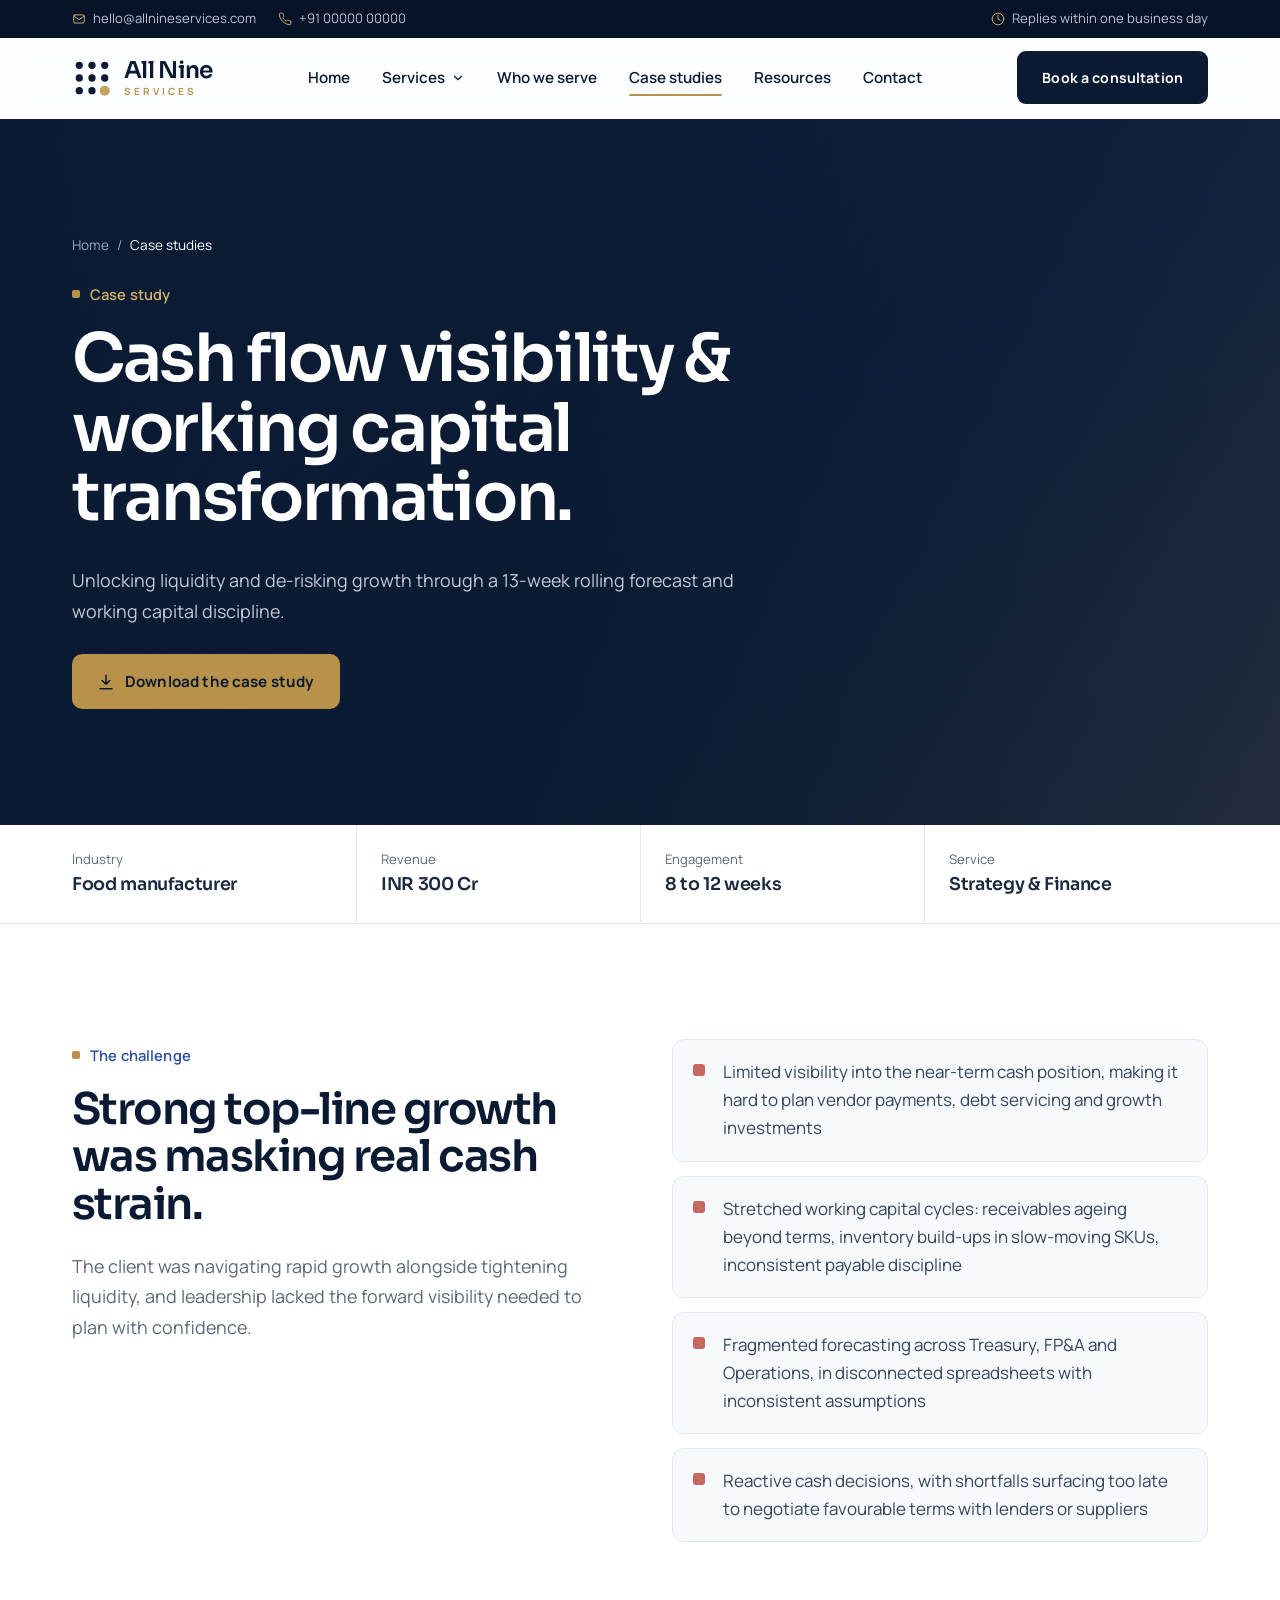
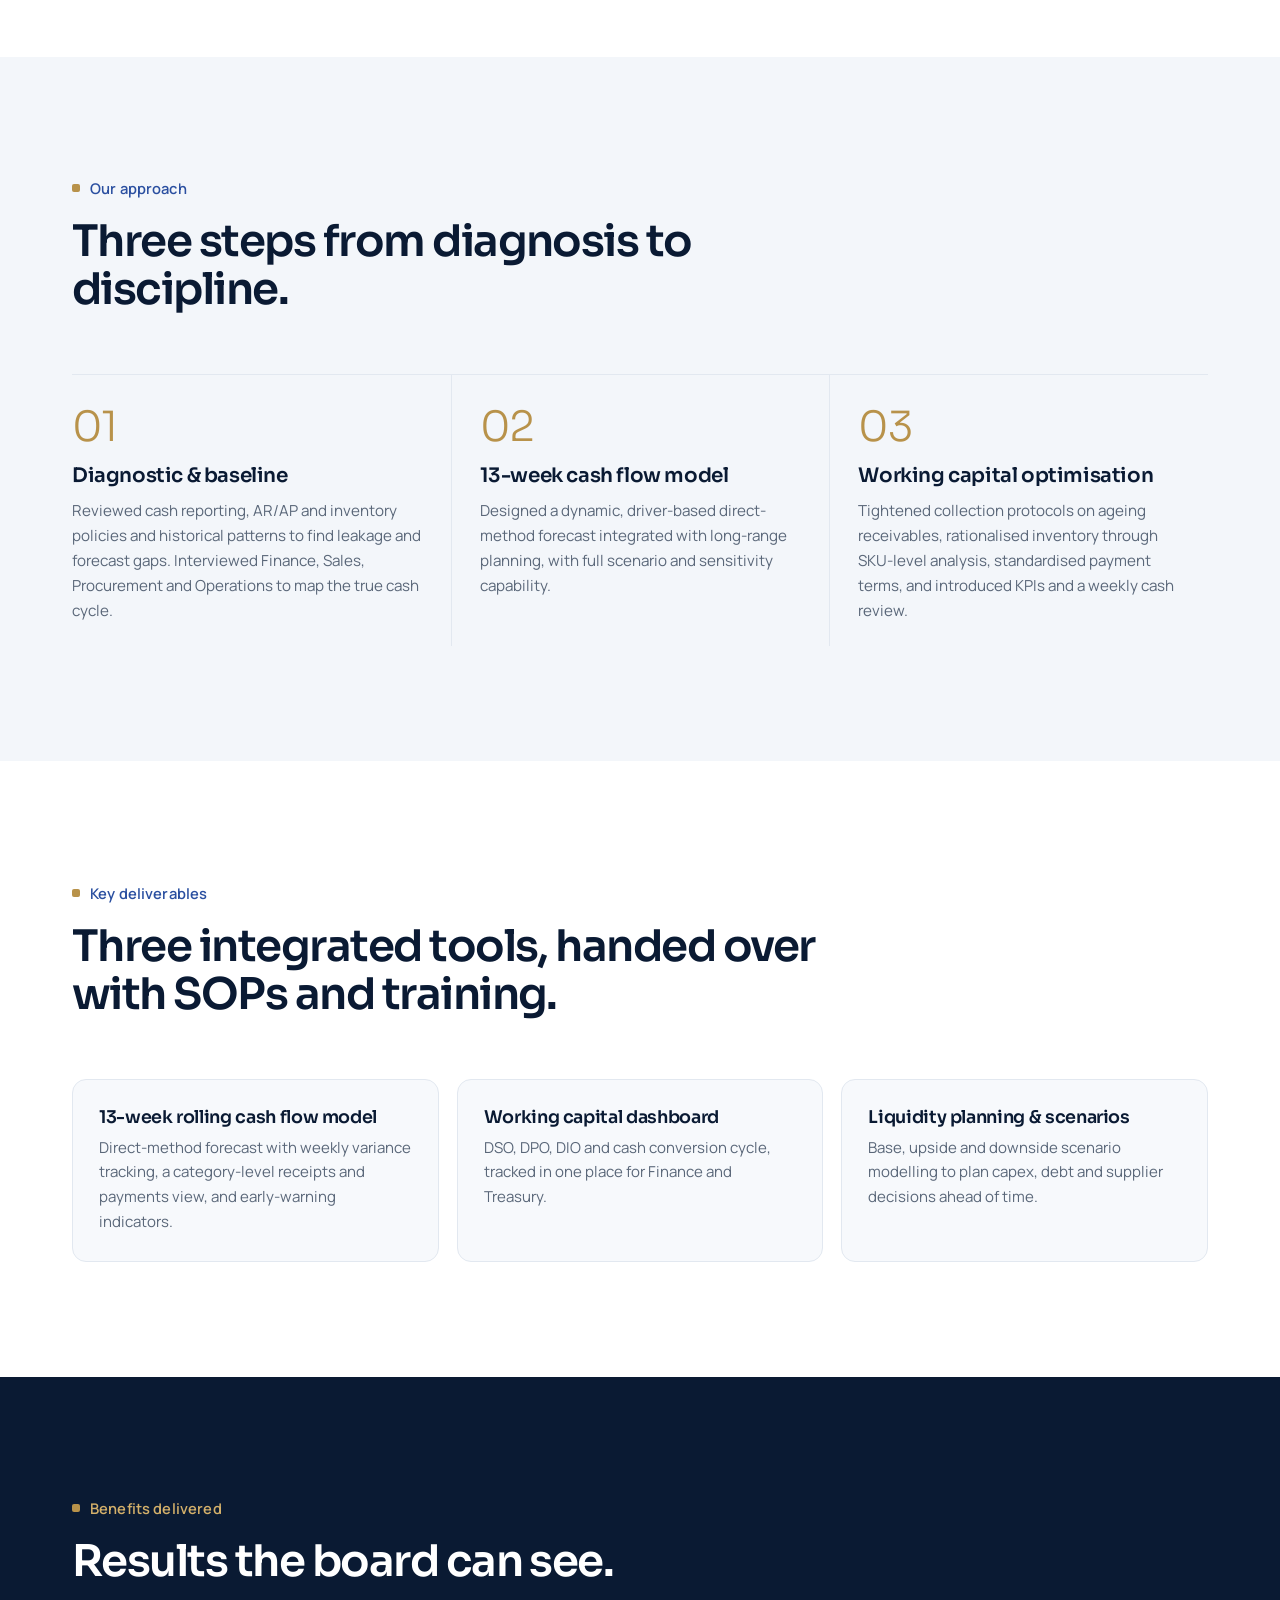
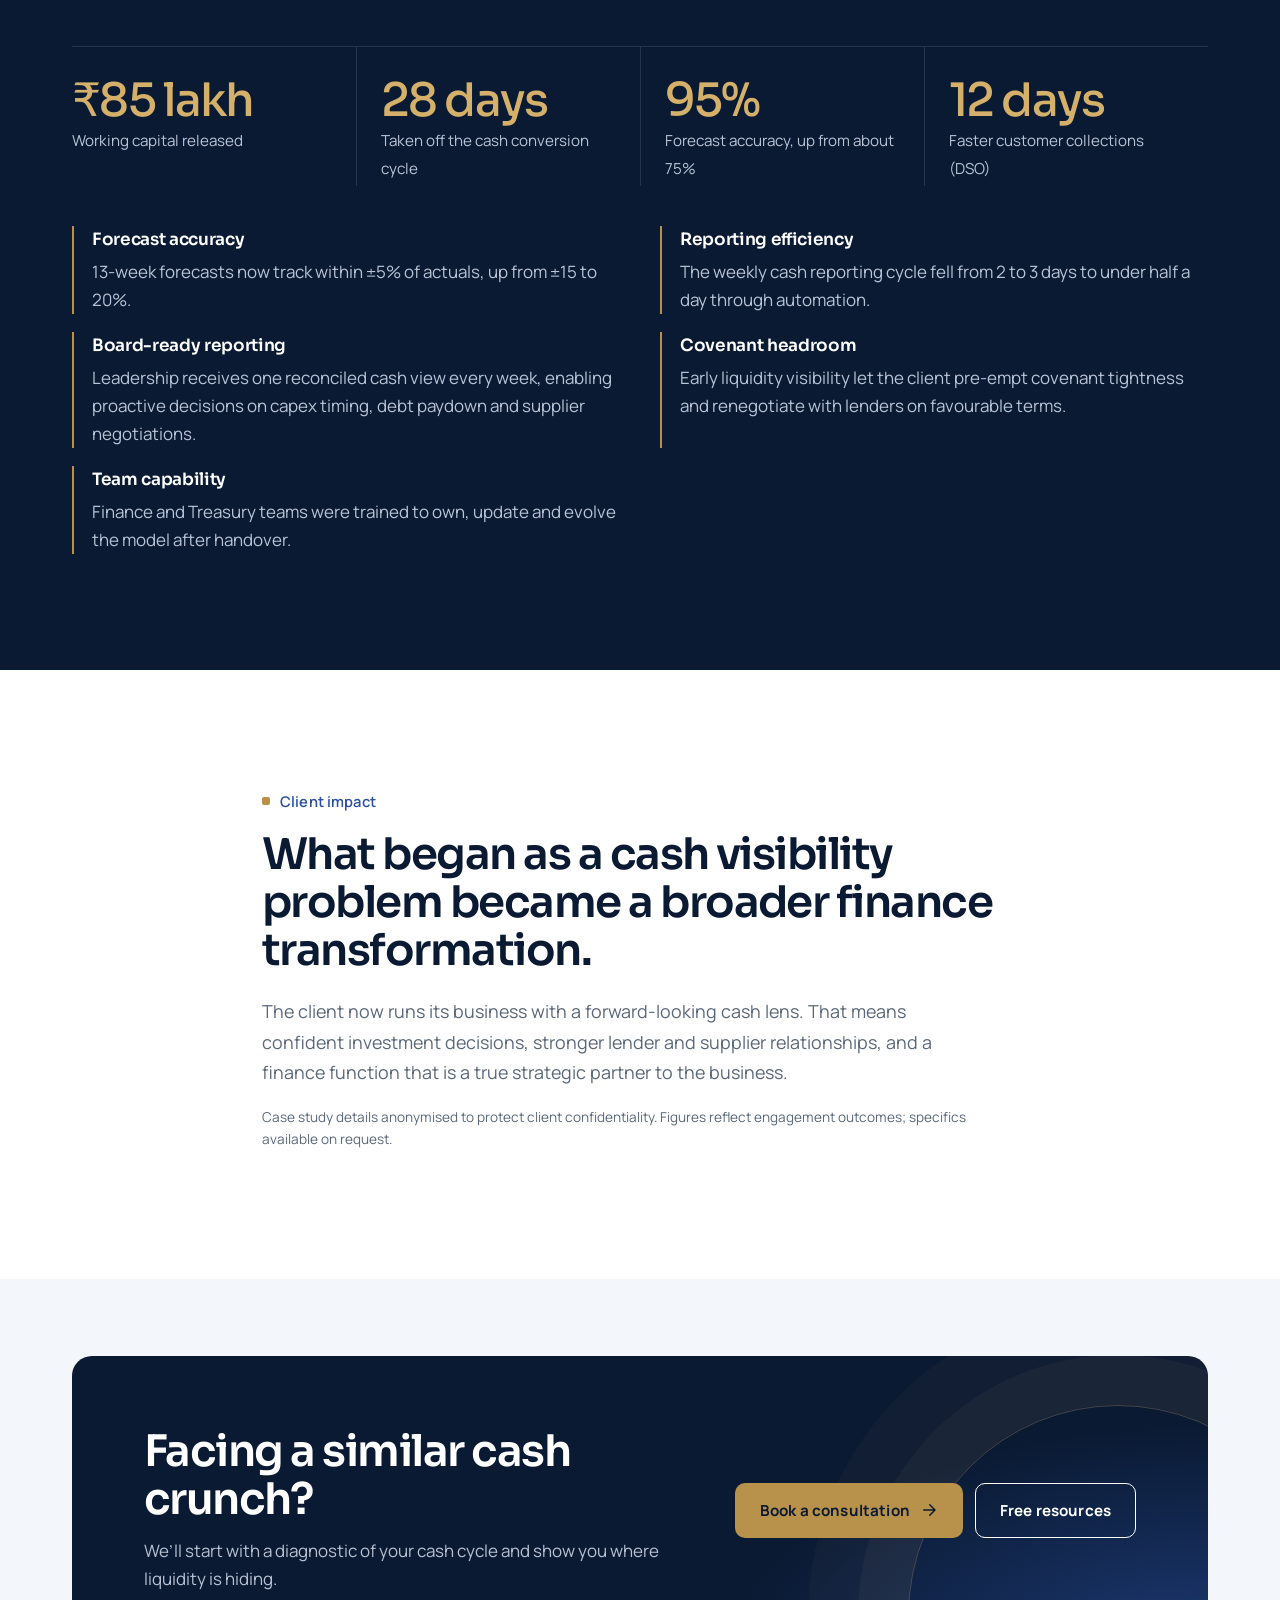
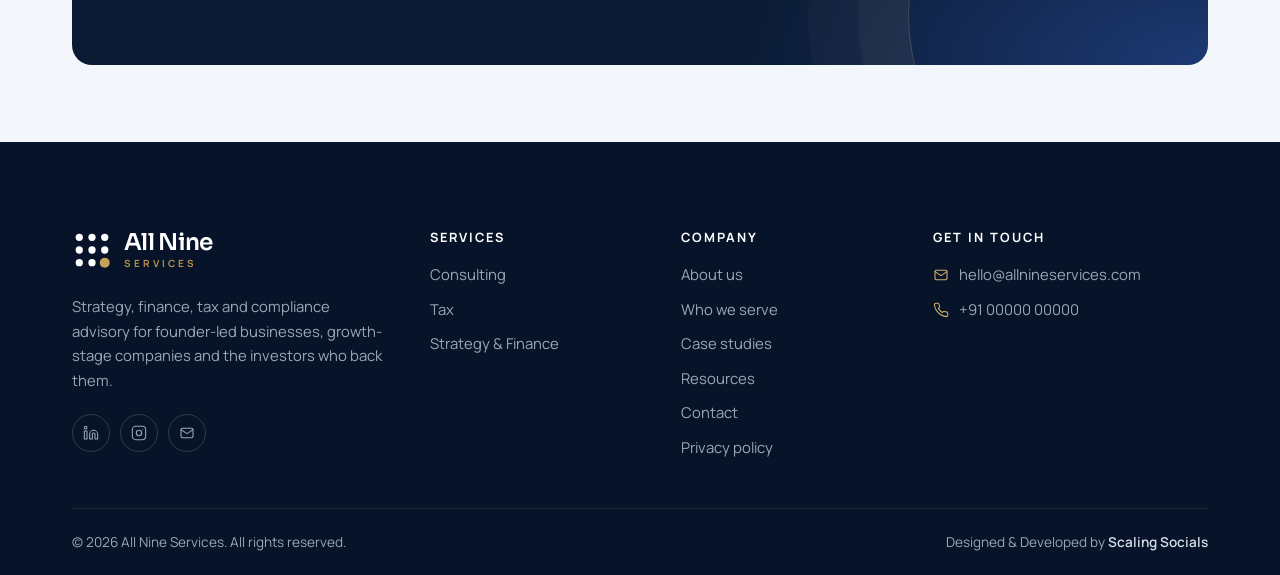
==== commit 9f06cd3e: "Geo-agnostic copy, new home page writing, people-free imagery, CFA (All levels), remove em dashes Co" ====
--- a/case-studies.html
+++ b/case-studies.html
@@ -13,7 +13,7 @@
 <link rel="preconnect" href="https://fonts.googleapis.com">
 <link rel="preconnect" href="https://fonts.gstatic.com" crossorigin>
 <link href="https://fonts.googleapis.com/css2?family=Sora:wght@300;400;500;600;700&family=Manrope:wght@400;500;600;700&display=swap" rel="stylesheet">
-<link rel="stylesheet" href="assets/css/style.css?v=4">
+<link rel="stylesheet" href="assets/css/style.css?v=5">
 </head>
 <body>
 <a class="skip-link" href="#main">Skip to content</a>
@@ -24,15 +24,14 @@
       <a href="tel:+910000000000"><svg viewBox="0 0 24 24" fill="none" stroke="currentColor" stroke-width="1.6" stroke-linecap="round" stroke-linejoin="round" aria-hidden="true"><path d="M22 16.9v3a2 2 0 0 1-2.2 2 19.8 19.8 0 0 1-8.6-3.1 19.5 19.5 0 0 1-6-6A19.8 19.8 0 0 1 2.1 4.2 2 2 0 0 1 4.1 2h3a2 2 0 0 1 2 1.7c.1.9.4 1.8.7 2.7a2 2 0 0 1-.5 2.1L8 9.8a16 16 0 0 0 6 6l1.3-1.3a2 2 0 0 1 2.1-.4c.9.3 1.8.6 2.7.7a2 2 0 0 1 1.7 2z"/></svg> +91 00000 00000</a>
     </div>
     <div class="topbar__links topbar__right">
-      <span><svg viewBox="0 0 24 24" fill="none" stroke="currentColor" stroke-width="1.6" stroke-linecap="round" stroke-linejoin="round" aria-hidden="true"><path d="M12 22s-8-6.5-8-13a8 8 0 0 1 16 0c0 6.5-8 13-8 13z"/><circle cx="12" cy="9" r="3"/></svg> Bangalore, India</span>
-      <span><svg viewBox="0 0 24 24" fill="none" stroke="currentColor" stroke-width="1.6" stroke-linecap="round" stroke-linejoin="round" aria-hidden="true"><circle cx="12" cy="12" r="10"/><path d="M2 12h20M12 2a15 15 0 0 1 0 20M12 2a15 15 0 0 0 0 20"/></svg> Advising clients globally</span>
+      <a href="contact.html"><svg viewBox="0 0 24 24" fill="none" stroke="currentColor" stroke-width="1.6" stroke-linecap="round" stroke-linejoin="round" aria-hidden="true"><circle cx="12" cy="12" r="10"/><path d="M12 6v6l4 2"/></svg> Replies within one business day</a>
     </div>
   </div>
 </div>
 <header class="site-header">
   <div class="container">
     <nav class="nav" aria-label="Main">
-      <a class="brand" href="index.html" aria-label="All Nine Services — home" style="color:var(--ink)"><svg class="brand__mark" viewBox="0 0 44 44" aria-hidden="true"><g fill="currentColor"><circle cx="8" cy="8" r="4"/><circle cx="22" cy="8" r="4"/><circle cx="36" cy="8" r="4"/><circle cx="8" cy="22" r="4"/><circle cx="22" cy="22" r="4"/><circle cx="36" cy="22" r="4"/><circle cx="8" cy="36" r="4"/><circle cx="22" cy="36" r="4"/></g><circle cx="36" cy="36" r="5.5" fill="#c6a15b"/></svg><span class="brand__text"><span class="brand__name">All Nine</span><span class="brand__sub">Services</span></span></a>
+      <a class="brand" href="index.html" aria-label="All Nine Services home" style="color:var(--ink)"><svg class="brand__mark" viewBox="0 0 44 44" aria-hidden="true"><g fill="currentColor"><circle cx="8" cy="8" r="4"/><circle cx="22" cy="8" r="4"/><circle cx="36" cy="8" r="4"/><circle cx="8" cy="22" r="4"/><circle cx="22" cy="22" r="4"/><circle cx="36" cy="22" r="4"/><circle cx="8" cy="36" r="4"/><circle cx="22" cy="36" r="4"/></g><circle cx="36" cy="36" r="5.5" fill="#c6a15b"/></svg><span class="brand__text"><span class="brand__name">All Nine</span><span class="brand__sub">Services</span></span></a>
       <ul class="nav__menu" id="nav-menu">
         <li><a class="nav__link" href="index.html">Home</a></li>
         <li class="has-dropdown">
@@ -55,7 +54,7 @@
 <main id="main">
 
 <section class="page-hero">
-  <div class="ph page-hero__bg" data-label=""><img src="https://images.unsplash.com/photo-1554224155-6726b3ff858f?auto=format&fit=crop&w=1400&q=80" alt=""  referrerpolicy="no-referrer" onerror="this.style.display='none'"></div>
+  <div class="ph page-hero__bg" data-label=""><img src="https://images.unsplash.com/photo-1586528116311-ad8dd3c8310d?auto=format&fit=crop&w=1400&q=80" alt=""  referrerpolicy="no-referrer" onerror="this.style.display='none'"></div>
   <div class="container">
     <nav class="crumbs" aria-label="Breadcrumb"><a href="index.html">Home</a><span>/</span><span style="color:#fff">Case studies</span></nav>
     <span class="eyebrow">Case study</span>
@@ -67,7 +66,7 @@
 <section class="snapshot"><div class="container">
   <div><small>Industry</small><strong>Food manufacturer</strong></div>
   <div><small>Revenue</small><strong>INR 300 Cr</strong></div>
-  <div><small>Engagement</small><strong>8–12 weeks</strong></div>
+  <div><small>Engagement</small><strong>8 to 12 weeks</strong></div>
   <div><small>Service</small><strong>Strategy &amp; Finance</strong></div>
 </div></section>
 <section class="section section--white">
@@ -79,9 +78,9 @@
     </div>
     <ul class="pain reveal">
       <li>Limited visibility into the near-term cash position, making it hard to plan vendor payments, debt servicing and growth investments</li>
-      <li>Stretched working capital cycles — receivables ageing beyond terms, inventory build-ups in slow-moving SKUs, inconsistent payable discipline</li>
+      <li>Stretched working capital cycles: receivables ageing beyond terms, inventory build-ups in slow-moving SKUs, inconsistent payable discipline</li>
       <li>Fragmented forecasting across Treasury, FP&amp;A and Operations, in disconnected spreadsheets with inconsistent assumptions</li>
-      <li>Reactive cash decisions — shortfalls surfaced too late to negotiate favourable terms with lenders or suppliers</li>
+      <li>Reactive cash decisions, with shortfalls surfacing too late to negotiate favourable terms with lenders or suppliers</li>
     </ul>
   </div>
 </section>
@@ -104,10 +103,10 @@
 <section class="section section--ink">
   <div class="container">
     <div class="section-head reveal"><span class="eyebrow">Benefits delivered</span><h2>Results the board can see.</h2></div>
-    <div class="stats-row reveal"><div class="stat-big"><strong>₹85 lakh</strong><span>Working capital unlocked</span></div><div class="stat-big"><strong>28 days</strong><span>Shorter cash conversion cycle</span></div><div class="stat-big"><strong>95%</strong><span>Forecast accuracy, up from ~75%</span></div><div class="stat-big"><strong>12 days</strong><span>Reduction in DSO</span></div></div>
+    <div class="stats-row reveal"><div class="stat-big"><strong>₹85 lakh</strong><span>Working capital released</span></div><div class="stat-big"><strong>28 days</strong><span>Taken off the cash conversion cycle</span></div><div class="stat-big"><strong>95%</strong><span>Forecast accuracy, up from about 75%</span></div><div class="stat-big"><strong>12 days</strong><span>Faster customer collections (DSO)</span></div></div>
     <ul class="results reveal">
-      <li><strong>Forecast accuracy</strong> 13-week forecasts now track within ±5% of actuals, up from ±15–20%.</li>
-      <li><strong>Reporting efficiency</strong> The weekly cash reporting cycle fell from 2–3 days to under half a day through automation.</li>
+      <li><strong>Forecast accuracy</strong> 13-week forecasts now track within ±5% of actuals, up from ±15 to 20%.</li>
+      <li><strong>Reporting efficiency</strong> The weekly cash reporting cycle fell from 2 to 3 days to under half a day through automation.</li>
       <li><strong>Board-ready reporting</strong> Leadership receives one reconciled cash view every week, enabling proactive decisions on capex timing, debt paydown and supplier negotiations.</li>
       <li><strong>Covenant headroom</strong> Early liquidity visibility let the client pre-empt covenant tightness and renegotiate with lenders on favourable terms.</li>
       <li><strong>Team capability</strong> Finance and Treasury teams were trained to own, update and evolve the model after handover.</li>
@@ -118,7 +117,7 @@
   <div class="container narrow reveal">
     <span class="eyebrow">Client impact</span>
     <h2>What began as a cash visibility problem became a broader finance transformation.</h2>
-    <p class="lead">The client now runs its business with a forward-looking cash lens — enabling confident investment decisions, stronger lender and supplier relationships, and a finance function that is a true strategic partner to the business.</p>
+    <p class="lead">The client now runs its business with a forward-looking cash lens. That means confident investment decisions, stronger lender and supplier relationships, and a finance function that is a true strategic partner to the business.</p>
     <p class="fine">Case study details anonymised to protect client confidentiality. Figures reflect engagement outcomes; specifics available on request.</p>
   </div>
 </section>
@@ -133,8 +132,8 @@
   <div class="container">
     <div class="footer-grid">
       <div>
-        <a class="brand" href="index.html" aria-label="All Nine Services — home" style="color:#fff"><svg class="brand__mark" viewBox="0 0 44 44" aria-hidden="true"><g fill="currentColor"><circle cx="8" cy="8" r="4"/><circle cx="22" cy="8" r="4"/><circle cx="36" cy="8" r="4"/><circle cx="8" cy="22" r="4"/><circle cx="22" cy="22" r="4"/><circle cx="36" cy="22" r="4"/><circle cx="8" cy="36" r="4"/><circle cx="22" cy="36" r="4"/></g><circle cx="36" cy="36" r="5.5" fill="#c6a15b"/></svg><span class="brand__text"><span class="brand__name">All Nine</span><span class="brand__sub">Services</span></span></a>
-        <p style="margin-top:18px">Consulting, tax and financial strategy for growing businesses — headquartered in Bangalore, advising clients across borders.</p>
+        <a class="brand" href="index.html" aria-label="All Nine Services home" style="color:#fff"><svg class="brand__mark" viewBox="0 0 44 44" aria-hidden="true"><g fill="currentColor"><circle cx="8" cy="8" r="4"/><circle cx="22" cy="8" r="4"/><circle cx="36" cy="8" r="4"/><circle cx="8" cy="22" r="4"/><circle cx="22" cy="22" r="4"/><circle cx="36" cy="22" r="4"/><circle cx="8" cy="36" r="4"/><circle cx="22" cy="36" r="4"/></g><circle cx="36" cy="36" r="5.5" fill="#c6a15b"/></svg><span class="brand__text"><span class="brand__name">All Nine</span><span class="brand__sub">Services</span></span></a>
+        <p style="margin-top:18px">Strategy, finance, tax and compliance advisory for founder-led businesses, growth-stage companies and the investors who back them.</p>
         <div class="social">
           <a href="#" aria-label="LinkedIn"><svg viewBox="0 0 24 24" fill="none" stroke="currentColor" stroke-width="1.6" stroke-linecap="round" stroke-linejoin="round" aria-hidden="true"><path d="M16 8a6 6 0 0 1 6 6v7h-4v-7a2 2 0 0 0-4 0v7h-4v-7a6 6 0 0 1 6-6zM2 9h4v12H2z"/><circle cx="4" cy="4" r="2"/></svg></a>
           <a href="#" aria-label="Instagram"><svg viewBox="0 0 24 24" fill="none" stroke="currentColor" stroke-width="1.6" stroke-linecap="round" stroke-linejoin="round" aria-hidden="true"><rect x="2" y="2" width="20" height="20" rx="5"/><circle cx="12" cy="12" r="4"/><path d="M17.5 6.5h0"/></svg></a>
@@ -163,7 +162,6 @@
       <div>
         <h4>Get in touch</h4>
         <ul class="footer-contact">
-          <li><svg viewBox="0 0 24 24" fill="none" stroke="currentColor" stroke-width="1.6" stroke-linecap="round" stroke-linejoin="round" aria-hidden="true"><path d="M12 22s-8-6.5-8-13a8 8 0 0 1 16 0c0 6.5-8 13-8 13z"/><circle cx="12" cy="9" r="3"/></svg> <span>[Office address], Bangalore, Karnataka, India</span></li>
           <li><svg viewBox="0 0 24 24" fill="none" stroke="currentColor" stroke-width="1.6" stroke-linecap="round" stroke-linejoin="round" aria-hidden="true"><rect x="3" y="5" width="18" height="14" rx="2"/><path d="m3 7 9 6 9-6"/></svg> <a href="mailto:hello@allnineservices.com">hello@allnineservices.com</a></li>
           <li><svg viewBox="0 0 24 24" fill="none" stroke="currentColor" stroke-width="1.6" stroke-linecap="round" stroke-linejoin="round" aria-hidden="true"><path d="M22 16.9v3a2 2 0 0 1-2.2 2 19.8 19.8 0 0 1-8.6-3.1 19.5 19.5 0 0 1-6-6A19.8 19.8 0 0 1 2.1 4.2 2 2 0 0 1 4.1 2h3a2 2 0 0 1 2 1.7c.1.9.4 1.8.7 2.7a2 2 0 0 1-.5 2.1L8 9.8a16 16 0 0 0 6 6l1.3-1.3a2 2 0 0 1 2.1-.4c.9.3 1.8.6 2.7.7a2 2 0 0 1 1.7 2z"/></svg> <a href="tel:+910000000000">+91 00000 00000</a></li>
         </ul>
@@ -190,7 +188,7 @@
         <div class="form-grid">
           <div class="field"><label for="dl-name">Full name <span class="req">*</span></label><input id="dl-name" name="name" autocomplete="name" required><div class="err">Please enter your name.</div></div>
           <div class="field"><label for="dl-email">Work email <span class="req">*</span></label><input id="dl-email" name="email" type="email" autocomplete="email" required><div class="err">Please enter a valid email.</div></div>
-          <div class="field"><label for="dl-phone">Phone <span class="req">*</span></label><input id="dl-phone" name="phone" type="tel" autocomplete="tel" placeholder="+91" required><div class="err">Please enter a valid phone number.</div></div>
+          <div class="field"><label for="dl-phone">Phone <span class="req">*</span></label><input id="dl-phone" name="phone" type="tel" autocomplete="tel" placeholder="Include country code" required><div class="err">Please enter a valid phone number.</div></div>
           <div class="field"><label for="dl-company">Company</label><input id="dl-company" name="company" autocomplete="organization"></div>
           <div class="field full"><label for="country-sel">Country</label><select id="country-sel" name="country"><option value="">Select country</option><option>India</option><option>United Arab Emirates</option><option>Saudi Arabia</option><option>Qatar</option><option>Singapore</option><option>United Kingdom</option><option>United States</option><option>Canada</option><option>Australia</option><option>Germany</option><option>Other</option></select></div>
           <div class="field full"><label class="consent"><input type="checkbox" name="consent" required> <span>I agree to be contacted by All Nine Services about this guide and related services. See our <a href="privacy.html" target="_blank">privacy policy</a>.</span></label><div class="err">Please accept to continue.</div></div>
@@ -210,8 +208,8 @@
   </div>
 </div>
 
-<script src="assets/js/config.js?v=4"></script>
-<script src="assets/js/resources.js?v=4"></script>
-<script src="assets/js/main.js?v=4"></script>
+<script src="assets/js/config.js?v=5"></script>
+<script src="assets/js/resources.js?v=5"></script>
+<script src="assets/js/main.js?v=5"></script>
 </body>
 </html>
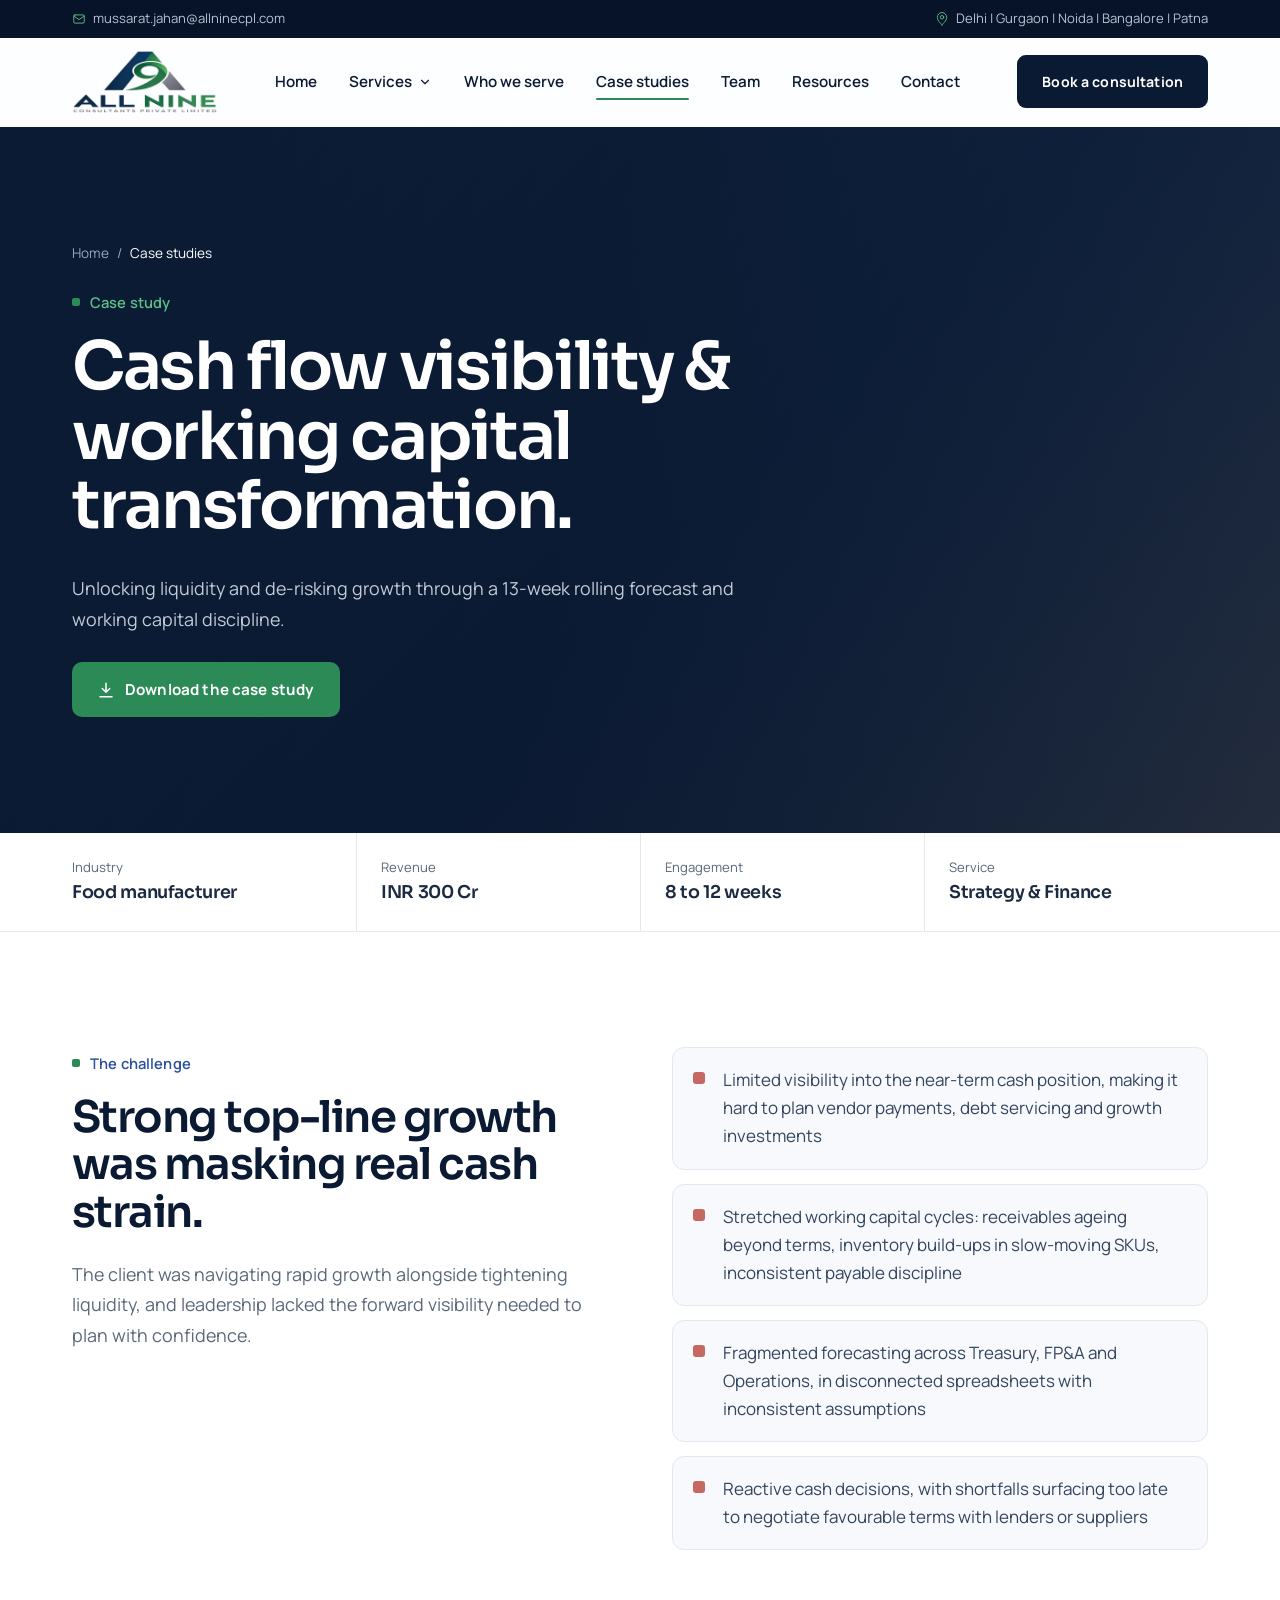
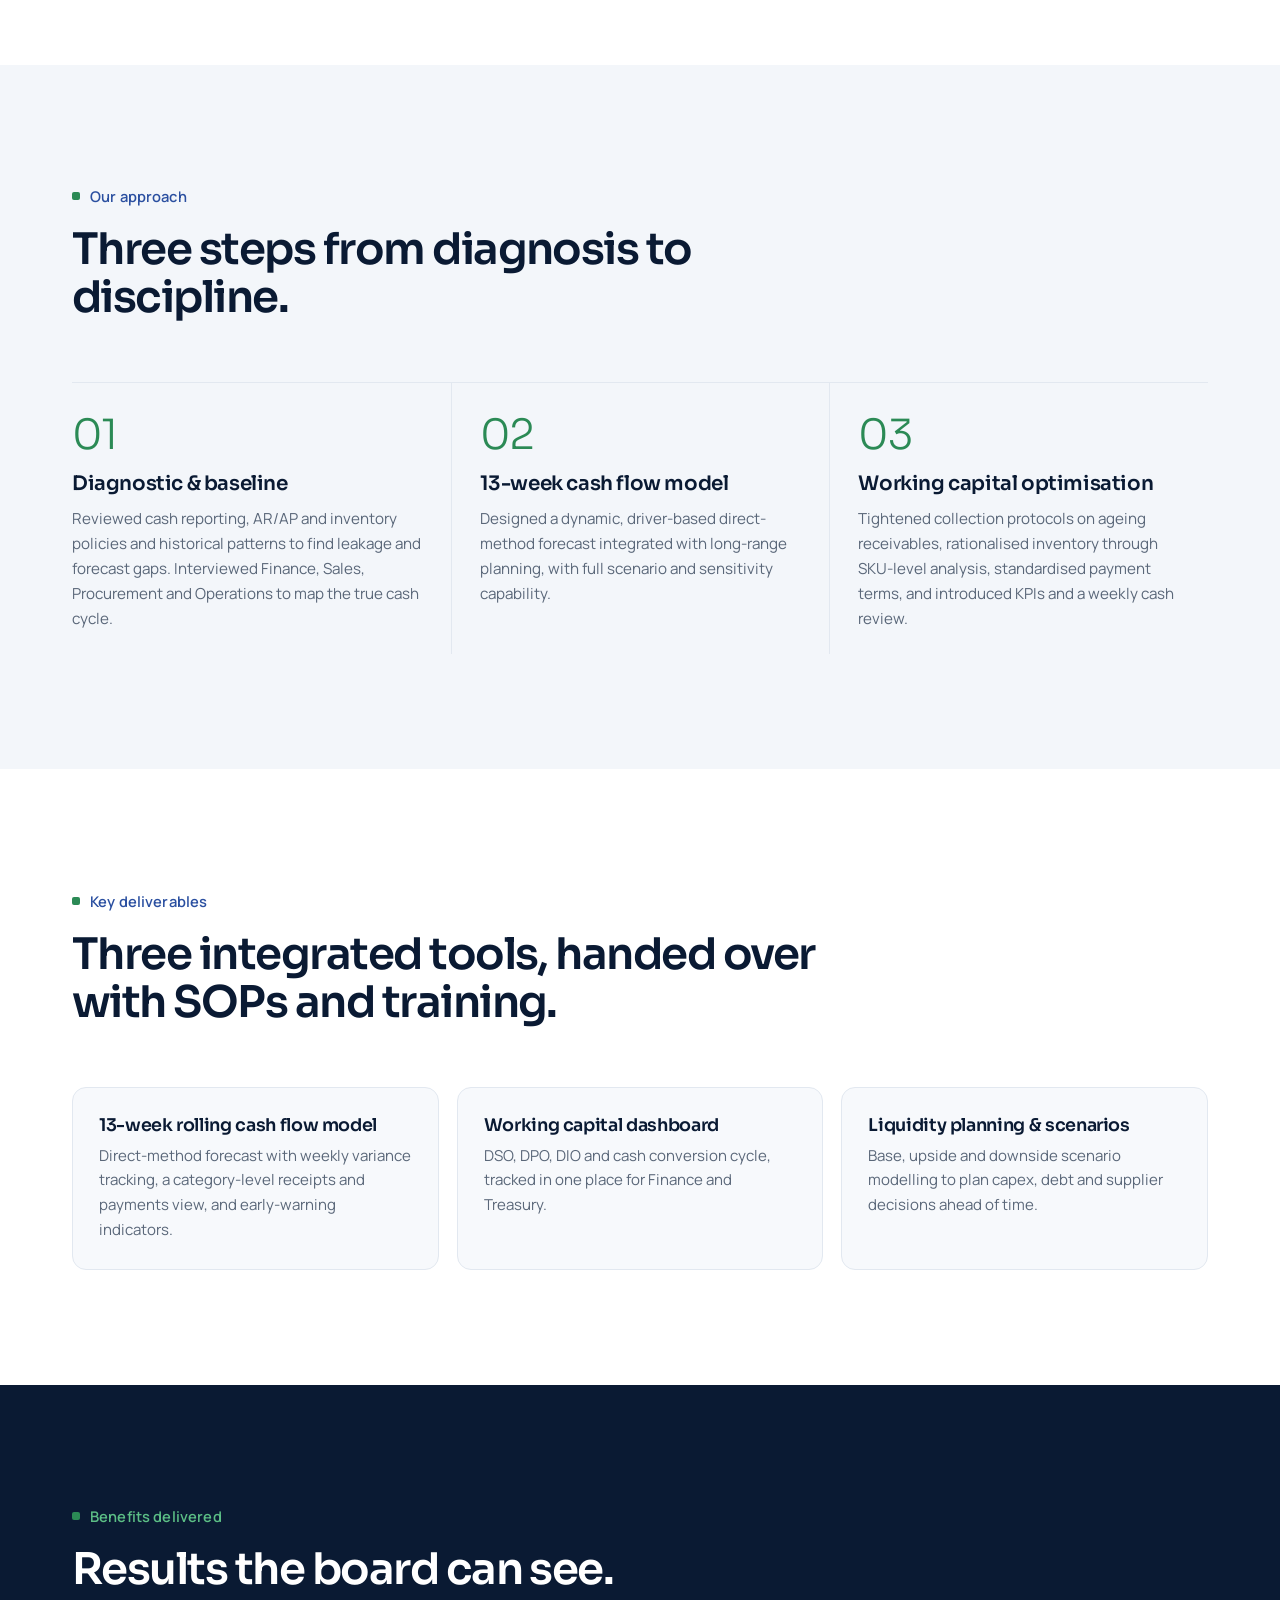
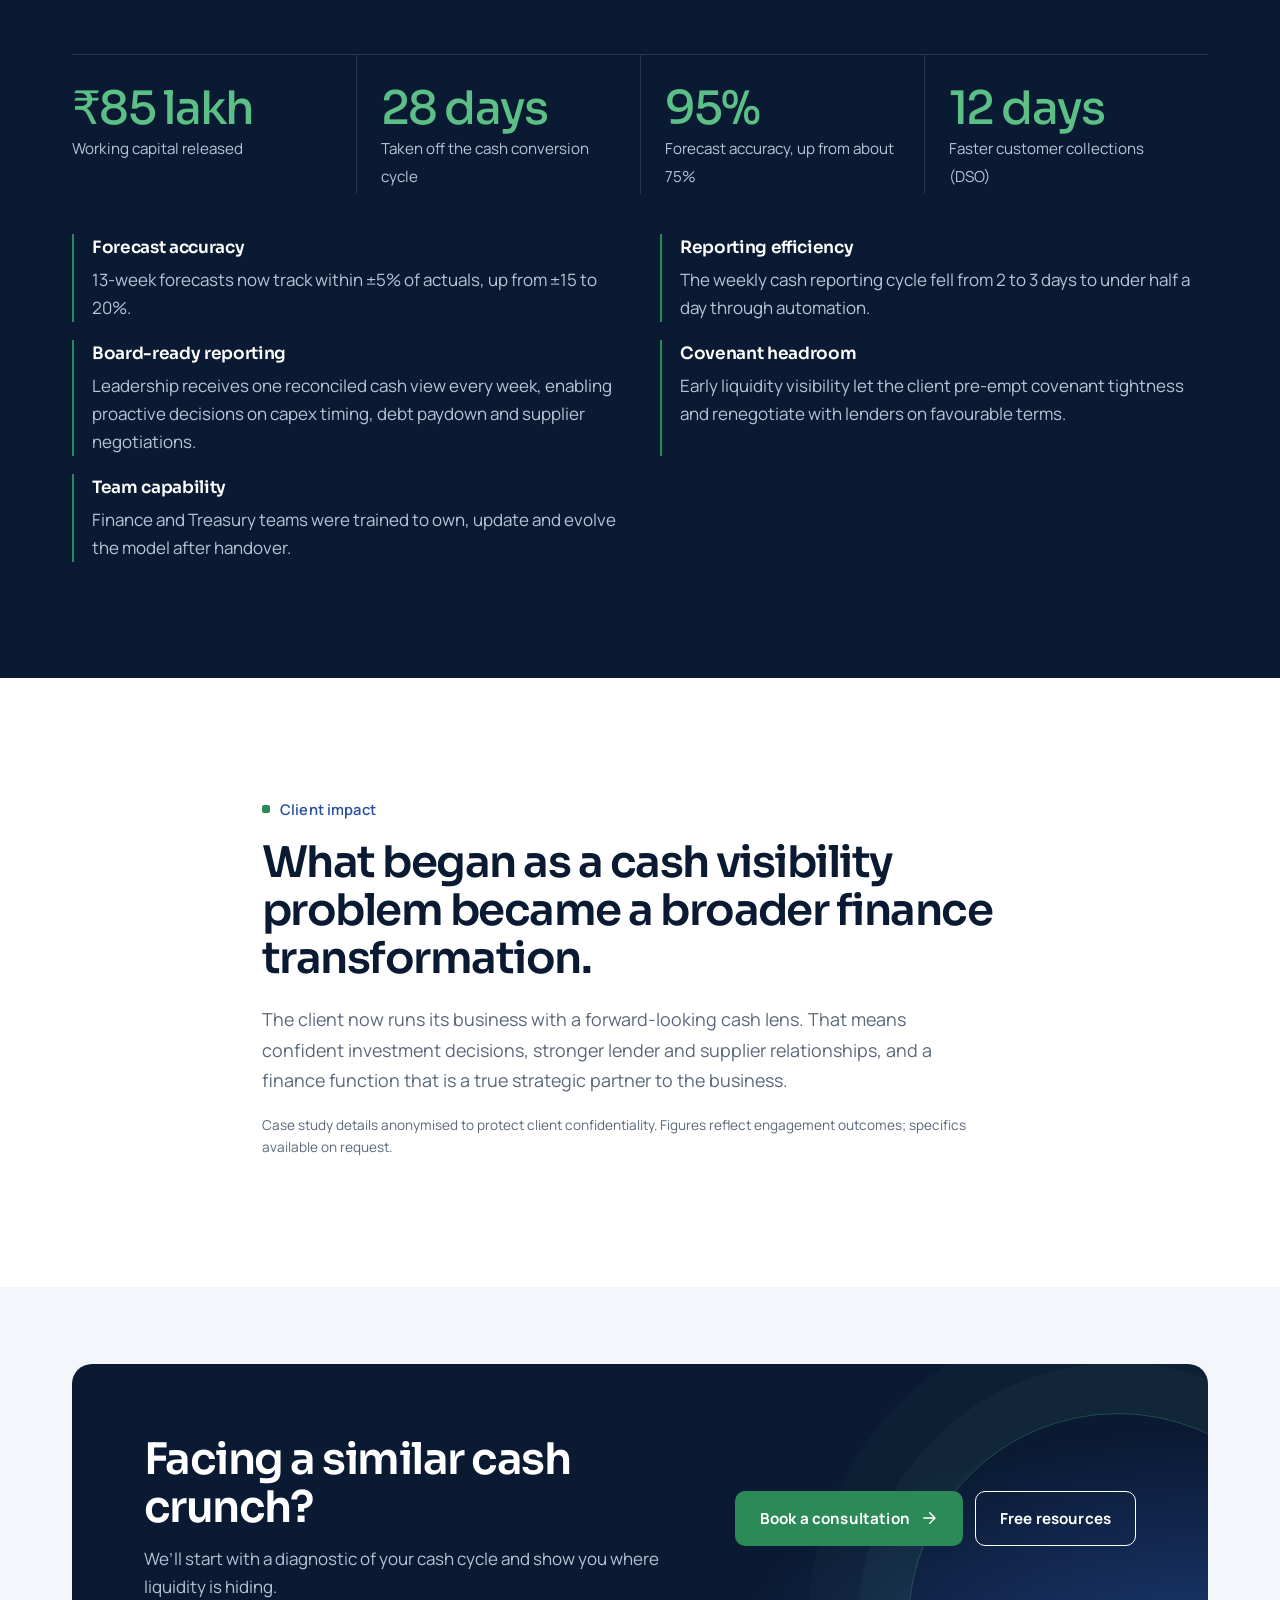
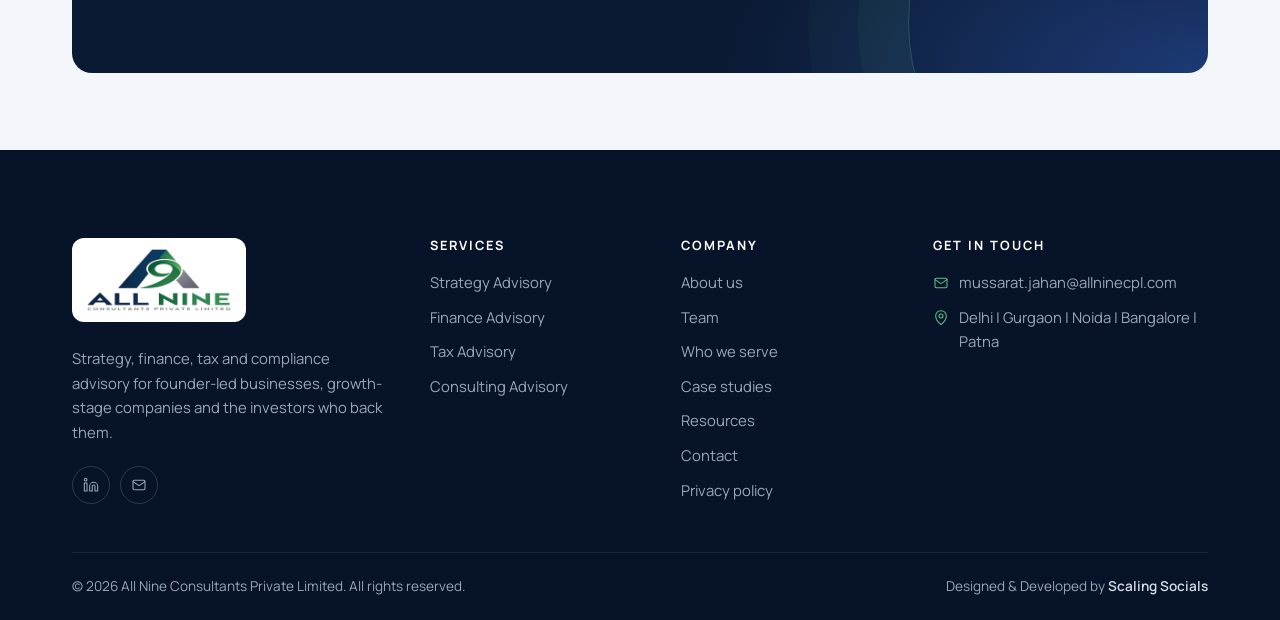
==== commit 620c0580: "All Nine Consultants rebrand: new logo, hero copy, four services with Strategy and Finance pages, Te" ====
--- a/case-studies.html
+++ b/case-studies.html
@@ -3,43 +3,44 @@
 <head>
 <meta charset="utf-8">
 <meta name="viewport" content="width=device-width, initial-scale=1">
-<title>Case Study: Cash Flow & Working Capital Transformation | All Nine Services</title>
+<title>Case Study: Cash Flow & Working Capital Transformation | All Nine Consultants</title>
 <meta name="description" content="How a 13-week rolling forecast and working capital discipline unlocked ₹85 lakh for a ₹300 Cr food manufacturer.">
-<meta property="og:title" content="Case Study: Cash Flow & Working Capital Transformation | All Nine Services">
+<meta property="og:title" content="Case Study: Cash Flow & Working Capital Transformation | All Nine Consultants">
 <meta property="og:description" content="How a 13-week rolling forecast and working capital discipline unlocked ₹85 lakh for a ₹300 Cr food manufacturer.">
 <meta property="og:type" content="website">
-<meta name="theme-color" content="#0d1b2e">
-<link rel="icon" href="assets/img/favicon.svg" type="image/svg+xml">
+<meta name="theme-color" content="#0a1a33">
+<link rel="icon" href="assets/img/favicon.png" type="image/png">
+<link rel="apple-touch-icon" href="assets/img/favicon.png">
 <link rel="preconnect" href="https://fonts.googleapis.com">
 <link rel="preconnect" href="https://fonts.gstatic.com" crossorigin>
 <link href="https://fonts.googleapis.com/css2?family=Sora:wght@300;400;500;600;700&family=Manrope:wght@400;500;600;700&display=swap" rel="stylesheet">
-<link rel="stylesheet" href="assets/css/style.css?v=5">
+<link rel="stylesheet" href="assets/css/style.css?v=6">
 </head>
 <body>
 <a class="skip-link" href="#main">Skip to content</a>
 <div class="topbar">
   <div class="container">
     <div class="topbar__links">
-      <a href="mailto:hello@allnineservices.com"><svg viewBox="0 0 24 24" fill="none" stroke="currentColor" stroke-width="1.6" stroke-linecap="round" stroke-linejoin="round" aria-hidden="true"><rect x="3" y="5" width="18" height="14" rx="2"/><path d="m3 7 9 6 9-6"/></svg> hello@allnineservices.com</a>
-      <a href="tel:+910000000000"><svg viewBox="0 0 24 24" fill="none" stroke="currentColor" stroke-width="1.6" stroke-linecap="round" stroke-linejoin="round" aria-hidden="true"><path d="M22 16.9v3a2 2 0 0 1-2.2 2 19.8 19.8 0 0 1-8.6-3.1 19.5 19.5 0 0 1-6-6A19.8 19.8 0 0 1 2.1 4.2 2 2 0 0 1 4.1 2h3a2 2 0 0 1 2 1.7c.1.9.4 1.8.7 2.7a2 2 0 0 1-.5 2.1L8 9.8a16 16 0 0 0 6 6l1.3-1.3a2 2 0 0 1 2.1-.4c.9.3 1.8.6 2.7.7a2 2 0 0 1 1.7 2z"/></svg> +91 00000 00000</a>
+      <a href="mailto:mussarat.jahan@allninecpl.com"><svg viewBox="0 0 24 24" fill="none" stroke="currentColor" stroke-width="1.6" stroke-linecap="round" stroke-linejoin="round" aria-hidden="true"><rect x="3" y="5" width="18" height="14" rx="2"/><path d="m3 7 9 6 9-6"/></svg> mussarat.jahan@allninecpl.com</a>
     </div>
     <div class="topbar__links topbar__right">
-      <a href="contact.html"><svg viewBox="0 0 24 24" fill="none" stroke="currentColor" stroke-width="1.6" stroke-linecap="round" stroke-linejoin="round" aria-hidden="true"><circle cx="12" cy="12" r="10"/><path d="M12 6v6l4 2"/></svg> Replies within one business day</a>
+      <span><svg viewBox="0 0 24 24" fill="none" stroke="currentColor" stroke-width="1.6" stroke-linecap="round" stroke-linejoin="round" aria-hidden="true"><path d="M12 22s-8-6.5-8-13a8 8 0 0 1 16 0c0 6.5-8 13-8 13z"/><circle cx="12" cy="9" r="3"/></svg> Delhi | Gurgaon | Noida | Bangalore | Patna</span>
     </div>
   </div>
 </div>
 <header class="site-header">
   <div class="container">
     <nav class="nav" aria-label="Main">
-      <a class="brand" href="index.html" aria-label="All Nine Services home" style="color:var(--ink)"><svg class="brand__mark" viewBox="0 0 44 44" aria-hidden="true"><g fill="currentColor"><circle cx="8" cy="8" r="4"/><circle cx="22" cy="8" r="4"/><circle cx="36" cy="8" r="4"/><circle cx="8" cy="22" r="4"/><circle cx="22" cy="22" r="4"/><circle cx="36" cy="22" r="4"/><circle cx="8" cy="36" r="4"/><circle cx="22" cy="36" r="4"/></g><circle cx="36" cy="36" r="5.5" fill="#c6a15b"/></svg><span class="brand__text"><span class="brand__name">All Nine</span><span class="brand__sub">Services</span></span></a>
+      <a class="brand brand--logo" href="index.html" aria-label="All Nine Consultants home"><img src="assets/img/logo.png" alt="All Nine Consultants Private Limited" width="640" height="280"></a>
       <ul class="nav__menu" id="nav-menu">
         <li><a class="nav__link" href="index.html">Home</a></li>
         <li class="has-dropdown">
           <button class="nav__link" aria-expanded="false" aria-haspopup="true">Services <svg viewBox="0 0 24 24" fill="none" stroke="currentColor" stroke-width="2" stroke-linecap="round" stroke-linejoin="round" aria-hidden="true"><path d="m6 9 6 6 6-6"/></svg></button>
-          <ul class="dropdown"><li><a href="consulting.html"><span class="dropdown__icon"><svg viewBox="0 0 24 24" fill="none" stroke="currentColor" stroke-width="1.6" stroke-linecap="round" stroke-linejoin="round" aria-hidden="true"><rect x="2" y="7" width="20" height="14" rx="2"/><path d="M16 7V5a2 2 0 0 0-2-2h-4a2 2 0 0 0-2 2v2M2 13h20"/></svg></span><span><strong>Consulting</strong><small>Compliance, governance, risk & advisory</small></span></a></li><li><a href="tax.html"><span class="dropdown__icon"><svg viewBox="0 0 24 24" fill="none" stroke="currentColor" stroke-width="1.6" stroke-linecap="round" stroke-linejoin="round" aria-hidden="true"><path d="M4 2v20l3-2 3 2 3-2 3 2 3-2 1 .7V2l-1 .7-3-2-3 2-3-2-3 2-3-2z"/><path d="M8 8h8M8 12h8M8 16h5"/></svg></span><span><strong>Tax</strong><small>Direct tax, GST, international tax</small></span></a></li><li><a href="strategy-finance.html"><span class="dropdown__icon"><svg viewBox="0 0 24 24" fill="none" stroke="currentColor" stroke-width="1.6" stroke-linecap="round" stroke-linejoin="round" aria-hidden="true"><path d="M3 3v18h18"/><path d="m7 15 4-4 3 3 6-6"/></svg></span><span><strong>Strategy & Finance</strong><small>Virtual CFO, FP&A, valuation, fundraising</small></span></a></li></ul>
+          <ul class="dropdown"><li><a href="strategy.html"><span class="dropdown__icon"><svg viewBox="0 0 24 24" fill="none" stroke="currentColor" stroke-width="1.6" stroke-linecap="round" stroke-linejoin="round" aria-hidden="true"><circle cx="12" cy="12" r="10"/><path d="m16.2 7.8-2.1 6.3-6.3 2.1 2.1-6.3z"/></svg></span><span><strong>Strategy Advisory</strong><small>Growth strategy, transformation, turnaround</small></span></a></li><li><a href="finance.html"><span class="dropdown__icon"><svg viewBox="0 0 24 24" fill="none" stroke="currentColor" stroke-width="1.6" stroke-linecap="round" stroke-linejoin="round" aria-hidden="true"><path d="M3 3v18h18"/><path d="m7 15 4-4 3 3 6-6"/></svg></span><span><strong>Finance Advisory</strong><small>CFO services, valuations, capital raising</small></span></a></li><li><a href="tax.html"><span class="dropdown__icon"><svg viewBox="0 0 24 24" fill="none" stroke="currentColor" stroke-width="1.6" stroke-linecap="round" stroke-linejoin="round" aria-hidden="true"><path d="M4 2v20l3-2 3 2 3-2 3 2 3-2 1 .7V2l-1 .7-3-2-3 2-3-2-3 2-3-2z"/><path d="M8 8h8M8 12h8M8 16h5"/></svg></span><span><strong>Tax Advisory</strong><small>Direct tax, GST, tax structuring</small></span></a></li><li><a href="consulting.html"><span class="dropdown__icon"><svg viewBox="0 0 24 24" fill="none" stroke="currentColor" stroke-width="1.6" stroke-linecap="round" stroke-linejoin="round" aria-hidden="true"><rect x="2" y="7" width="20" height="14" rx="2"/><path d="M16 7V5a2 2 0 0 0-2-2h-4a2 2 0 0 0-2 2v2M2 13h20"/></svg></span><span><strong>Consulting Advisory</strong><small>M&amp;A, due diligence, governance</small></span></a></li></ul>
         </li>
         <li><a class="nav__link" href="who-we-serve.html">Who we serve</a></li>
         <li><a class="nav__link" href="case-studies.html" aria-current="page">Case studies</a></li>
+        <li><a class="nav__link" href="team.html">Team</a></li>
         <li><a class="nav__link" href="resources.html">Resources</a></li>
         <li><a class="nav__link" href="contact.html">Contact</a></li>
         <li class="mobile-cta"><a class="btn btn--primary btn--block" href="contact.html">Book a consultation <svg viewBox="0 0 24 24" fill="none" stroke="currentColor" stroke-width="2" stroke-linecap="round" stroke-linejoin="round" aria-hidden="true"><path d="M5 12h14M13 5l7 7-7 7"/></svg></a></li>
@@ -132,26 +133,22 @@
   <div class="container">
     <div class="footer-grid">
       <div>
-        <a class="brand" href="index.html" aria-label="All Nine Services home" style="color:#fff"><svg class="brand__mark" viewBox="0 0 44 44" aria-hidden="true"><g fill="currentColor"><circle cx="8" cy="8" r="4"/><circle cx="22" cy="8" r="4"/><circle cx="36" cy="8" r="4"/><circle cx="8" cy="22" r="4"/><circle cx="22" cy="22" r="4"/><circle cx="36" cy="22" r="4"/><circle cx="8" cy="36" r="4"/><circle cx="22" cy="36" r="4"/></g><circle cx="36" cy="36" r="5.5" fill="#c6a15b"/></svg><span class="brand__text"><span class="brand__name">All Nine</span><span class="brand__sub">Services</span></span></a>
+        <a class="brand-chip" href="index.html" aria-label="All Nine Consultants home"><img src="assets/img/logo.png" alt="All Nine Consultants Private Limited" width="640" height="280" loading="lazy"></a>
         <p style="margin-top:18px">Strategy, finance, tax and compliance advisory for founder-led businesses, growth-stage companies and the investors who back them.</p>
         <div class="social">
           <a href="#" aria-label="LinkedIn"><svg viewBox="0 0 24 24" fill="none" stroke="currentColor" stroke-width="1.6" stroke-linecap="round" stroke-linejoin="round" aria-hidden="true"><path d="M16 8a6 6 0 0 1 6 6v7h-4v-7a2 2 0 0 0-4 0v7h-4v-7a6 6 0 0 1 6-6zM2 9h4v12H2z"/><circle cx="4" cy="4" r="2"/></svg></a>
-          <a href="#" aria-label="Instagram"><svg viewBox="0 0 24 24" fill="none" stroke="currentColor" stroke-width="1.6" stroke-linecap="round" stroke-linejoin="round" aria-hidden="true"><rect x="2" y="2" width="20" height="20" rx="5"/><circle cx="12" cy="12" r="4"/><path d="M17.5 6.5h0"/></svg></a>
-          <a href="mailto:hello@allnineservices.com" aria-label="Email"><svg viewBox="0 0 24 24" fill="none" stroke="currentColor" stroke-width="1.6" stroke-linecap="round" stroke-linejoin="round" aria-hidden="true"><rect x="3" y="5" width="18" height="14" rx="2"/><path d="m3 7 9 6 9-6"/></svg></a>
+          <a href="mailto:mussarat.jahan@allninecpl.com" aria-label="Email"><svg viewBox="0 0 24 24" fill="none" stroke="currentColor" stroke-width="1.6" stroke-linecap="round" stroke-linejoin="round" aria-hidden="true"><rect x="3" y="5" width="18" height="14" rx="2"/><path d="m3 7 9 6 9-6"/></svg></a>
         </div>
       </div>
       <div>
         <h4>Services</h4>
-        <ul>
-          <li><a href="consulting.html">Consulting</a></li>
-          <li><a href="tax.html">Tax</a></li>
-          <li><a href="strategy-finance.html">Strategy &amp; Finance</a></li>
-        </ul>
+        <ul><li><a href="strategy.html">Strategy Advisory</a></li><li><a href="finance.html">Finance Advisory</a></li><li><a href="tax.html">Tax Advisory</a></li><li><a href="consulting.html">Consulting Advisory</a></li></ul>
       </div>
       <div>
         <h4>Company</h4>
         <ul>
           <li><a href="index.html#about">About us</a></li>
+          <li><a href="team.html">Team</a></li>
           <li><a href="who-we-serve.html">Who we serve</a></li>
           <li><a href="case-studies.html">Case studies</a></li>
           <li><a href="resources.html">Resources</a></li>
@@ -162,13 +159,13 @@
       <div>
         <h4>Get in touch</h4>
         <ul class="footer-contact">
-          <li><svg viewBox="0 0 24 24" fill="none" stroke="currentColor" stroke-width="1.6" stroke-linecap="round" stroke-linejoin="round" aria-hidden="true"><rect x="3" y="5" width="18" height="14" rx="2"/><path d="m3 7 9 6 9-6"/></svg> <a href="mailto:hello@allnineservices.com">hello@allnineservices.com</a></li>
-          <li><svg viewBox="0 0 24 24" fill="none" stroke="currentColor" stroke-width="1.6" stroke-linecap="round" stroke-linejoin="round" aria-hidden="true"><path d="M22 16.9v3a2 2 0 0 1-2.2 2 19.8 19.8 0 0 1-8.6-3.1 19.5 19.5 0 0 1-6-6A19.8 19.8 0 0 1 2.1 4.2 2 2 0 0 1 4.1 2h3a2 2 0 0 1 2 1.7c.1.9.4 1.8.7 2.7a2 2 0 0 1-.5 2.1L8 9.8a16 16 0 0 0 6 6l1.3-1.3a2 2 0 0 1 2.1-.4c.9.3 1.8.6 2.7.7a2 2 0 0 1 1.7 2z"/></svg> <a href="tel:+910000000000">+91 00000 00000</a></li>
+          <li><svg viewBox="0 0 24 24" fill="none" stroke="currentColor" stroke-width="1.6" stroke-linecap="round" stroke-linejoin="round" aria-hidden="true"><rect x="3" y="5" width="18" height="14" rx="2"/><path d="m3 7 9 6 9-6"/></svg> <a href="mailto:mussarat.jahan@allninecpl.com">mussarat.jahan@allninecpl.com</a></li>
+          <li><svg viewBox="0 0 24 24" fill="none" stroke="currentColor" stroke-width="1.6" stroke-linecap="round" stroke-linejoin="round" aria-hidden="true"><path d="M12 22s-8-6.5-8-13a8 8 0 0 1 16 0c0 6.5-8 13-8 13z"/><circle cx="12" cy="9" r="3"/></svg> <span>Delhi | Gurgaon | Noida | Bangalore | Patna</span></li>
         </ul>
       </div>
     </div>
     <div class="footer-bottom">
-      <span>© <span data-year>2026</span> All Nine Services. All rights reserved.</span>
+      <span>© <span data-year>2026</span> All Nine Consultants Private Limited. All rights reserved.</span>
       <span>Designed &amp; Developed by <a href="https://scalingsocials.com" target="_blank" rel="noopener">Scaling Socials</a></span>
     </div>
   </div>
@@ -191,7 +188,7 @@
           <div class="field"><label for="dl-phone">Phone <span class="req">*</span></label><input id="dl-phone" name="phone" type="tel" autocomplete="tel" placeholder="Include country code" required><div class="err">Please enter a valid phone number.</div></div>
           <div class="field"><label for="dl-company">Company</label><input id="dl-company" name="company" autocomplete="organization"></div>
           <div class="field full"><label for="country-sel">Country</label><select id="country-sel" name="country"><option value="">Select country</option><option>India</option><option>United Arab Emirates</option><option>Saudi Arabia</option><option>Qatar</option><option>Singapore</option><option>United Kingdom</option><option>United States</option><option>Canada</option><option>Australia</option><option>Germany</option><option>Other</option></select></div>
-          <div class="field full"><label class="consent"><input type="checkbox" name="consent" required> <span>I agree to be contacted by All Nine Services about this guide and related services. See our <a href="privacy.html" target="_blank">privacy policy</a>.</span></label><div class="err">Please accept to continue.</div></div>
+          <div class="field full"><label class="consent"><input type="checkbox" name="consent" required> <span>I agree to be contacted by All Nine Consultants about this guide and related services. See our <a href="privacy.html" target="_blank">privacy policy</a>.</span></label><div class="err">Please accept to continue.</div></div>
           <p class="hp" aria-hidden="true"><label>Leave empty <input name="bot-field" tabindex="-1" autocomplete="off"></label></p>
           <div class="full"><button class="btn btn--primary btn--block" type="submit"><svg viewBox="0 0 24 24" fill="none" stroke="currentColor" stroke-width="2" stroke-linecap="round" stroke-linejoin="round" aria-hidden="true"><path d="M12 3v12m0 0-5-5m5 5 5-5M4 21h16"/></svg> Get the PDF</button></div>
         </div>
@@ -208,8 +205,8 @@
   </div>
 </div>
 
-<script src="assets/js/config.js?v=5"></script>
-<script src="assets/js/resources.js?v=5"></script>
-<script src="assets/js/main.js?v=5"></script>
+<script src="assets/js/config.js?v=6"></script>
+<script src="assets/js/resources.js?v=6"></script>
+<script src="assets/js/main.js?v=6"></script>
 </body>
 </html>
--- a/assets/css/style.css
+++ b/assets/css/style.css
@@ -12,9 +12,9 @@
   --line: #e2e8f0;
   --line-dark: rgba(255,255,255,.12);
   --muted: #5a6779;
-  --brass: #b8924a;        /* champagne gold (used sparingly) */
-  --brass-2: #d4b06a;
-  --brass-soft: #f6f0e3;
+  --brass: #2b8a55;        /* brand green (from logo) */
+  --brass-2: #5cbf86;
+  --brass-soft: #e8f5ee;
   --teal: #1d4b62;
   --ok: #1f7a4d;
   --err: #b4372f;
@@ -83,7 +83,7 @@
 }
 .btn svg { width: 18px; height: 18px; flex: none; }
 .btn--primary { background: var(--brass); color: #fff; }
-.btn--primary:hover { background: #9b7a47; transform: translateY(-1px); box-shadow: 0 8px 20px rgba(176,141,87,.35); }
+.btn--primary:hover { background: #237347; transform: translateY(-1px); box-shadow: 0 8px 20px rgba(43,138,85,.35); }
 .btn--dark { background: var(--ink); color: #fff; }
 .btn--dark:hover { background: var(--ink-2); transform: translateY(-1px); }
 .btn--ghost { border-color: currentColor; color: var(--ink); background: transparent; }
@@ -143,7 +143,7 @@
 
 /* ---------- Hero (home) ---------- */
 .hero { position: relative; background: var(--ink); color: #fff; overflow: hidden; }
-.hero::before { content: ""; position: absolute; inset: 0; background: radial-gradient(900px 500px at 85% 20%, rgba(176,141,87,.22), transparent 60%), radial-gradient(700px 400px at 0% 100%, rgba(31,78,90,.5), transparent 60%); }
+.hero::before { content: ""; position: absolute; inset: 0; background: radial-gradient(900px 500px at 85% 20%, rgba(43,138,85,.22), transparent 60%), radial-gradient(700px 400px at 0% 100%, rgba(31,78,90,.5), transparent 60%); }
 .hero .container { position: relative; display: grid; grid-template-columns: 1.05fr .95fr; gap: clamp(32px, 5vw, 72px); align-items: center; padding-top: clamp(56px, 8vw, 110px); padding-bottom: clamp(56px, 8vw, 110px); }
 .hero h1 { color: #fff; }
 .hero h1 em { font-style: italic; color: var(--brass-2); font-weight: 400; }
@@ -225,7 +225,7 @@
 .global .ph { aspect-ratio: 4/3; }
 .feature-list { list-style: none; padding: 0; margin: 26px 0 0; display: grid; gap: 18px; }
 .feature-list li { display: grid; grid-template-columns: 44px 1fr; gap: 16px; }
-.feature-list .ic { width: 44px; height: 44px; border-radius: 12px; display: grid; place-items: center; background: rgba(176,141,87,.15); color: var(--brass-2); }
+.feature-list .ic { width: 44px; height: 44px; border-radius: 12px; display: grid; place-items: center; background: rgba(43,138,85,.15); color: var(--brass-2); }
 .section--white .feature-list .ic, .section .feature-list--light .ic { background: var(--brass-soft); color: var(--brass); }
 .feature-list .ic svg { width: 22px; height: 22px; }
 .feature-list strong { display: block; margin-bottom: 2px; }
@@ -237,7 +237,7 @@
 .res-card { background: #fff; border: 1px solid var(--line); border-radius: 16px; display: flex; flex-direction: column; overflow: hidden; transition: transform .25s, box-shadow .25s; }
 .res-card:hover { transform: translateY(-3px); box-shadow: var(--shadow); }
 .res-card__cover { position: relative; aspect-ratio: 16/9; background: var(--ink); color: #fff; padding: 22px; display: flex; flex-direction: column; justify-content: space-between; overflow: hidden; }
-.res-card__cover::before { content: ""; position: absolute; right: -40px; top: -40px; width: 180px; height: 180px; border-radius: 50%; border: 1px solid rgba(201,167,111,.35); box-shadow: 0 0 0 30px rgba(201,167,111,.06), 0 0 0 60px rgba(201,167,111,.04); }
+.res-card__cover::before { content: ""; position: absolute; right: -40px; top: -40px; width: 180px; height: 180px; border-radius: 50%; border: 1px solid rgba(92,191,134,.35); box-shadow: 0 0 0 30px rgba(92,191,134,.06), 0 0 0 60px rgba(92,191,134,.04); }
 .res-card__cover[data-cat="Tax"] { background: linear-gradient(135deg, #1f4e5a, #0d1b2e); }
 .res-card__cover[data-cat="Consulting"] { background: linear-gradient(135deg, #16294a, #0d1b2e); }
 .res-card__cover[data-cat="Strategy & Finance"] { background: linear-gradient(135deg, #3b3222, #0d1b2e); }
@@ -286,13 +286,13 @@
 
 /* ---------- CTA band ---------- */
 .cta-band { background: var(--ink); color: #fff; border-radius: 24px; padding: clamp(36px, 6vw, 72px); display: grid; grid-template-columns: 1.4fr auto; gap: 32px; align-items: center; position: relative; overflow: hidden; }
-.cta-band::before { content: ""; position: absolute; right: -120px; bottom: -160px; width: 420px; height: 420px; border-radius: 50%; border: 1px solid rgba(201,167,111,.3); box-shadow: 0 0 0 50px rgba(201,167,111,.05), 0 0 0 100px rgba(201,167,111,.03); }
+.cta-band::before { content: ""; position: absolute; right: -120px; bottom: -160px; width: 420px; height: 420px; border-radius: 50%; border: 1px solid rgba(92,191,134,.3); box-shadow: 0 0 0 50px rgba(92,191,134,.05), 0 0 0 100px rgba(92,191,134,.03); }
 .cta-band h2 { color: #fff; margin-bottom: .3em; }
 .cta-band p { color: #b8c2d3; margin: 0; max-width: 56ch; }
 .cta-band__actions { display: flex; gap: 12px; flex-wrap: wrap; position: relative; }
 
 /* ---------- Download callout ---------- */
-.dl-callout { display: grid; grid-template-columns: auto 1fr auto; gap: 24px; align-items: center; background: var(--brass-soft); border: 1px solid #e6d8bf; border-radius: 18px; padding: 28px 32px; }
+.dl-callout { display: grid; grid-template-columns: auto 1fr auto; gap: 24px; align-items: center; background: var(--brass-soft); border: 1px solid #cfe6d8; border-radius: 18px; padding: 28px 32px; }
 .dl-callout__icon { width: 60px; height: 60px; border-radius: 14px; background: var(--brass); color: #fff; display: grid; place-items: center; }
 .dl-callout__icon svg { width: 28px; height: 28px; }
 .dl-callout h3 { margin-bottom: 4px; font-size: 1.3rem; }
@@ -308,7 +308,7 @@
   font: inherit; font-size: .97rem; color: var(--ink); transition: border-color .2s, box-shadow .2s;
 }
 .field textarea { min-height: 130px; resize: vertical; }
-.field input:focus, .field select:focus, .field textarea:focus { outline: none; border-color: var(--brass); box-shadow: 0 0 0 3px rgba(176,141,87,.18); }
+.field input:focus, .field select:focus, .field textarea:focus { outline: none; border-color: var(--brass); box-shadow: 0 0 0 3px rgba(43,138,85,.18); }
 .field.has-error input, .field.has-error select, .field.has-error textarea { border-color: var(--err); }
 .field .err { display: none; color: var(--err); font-size: .8rem; margin-top: 5px; }
 .field.has-error .err { display: block; }
@@ -327,7 +327,7 @@
 .contact-card h3 { color: #fff; }
 .contact-card ul { list-style: none; padding: 0; margin: 26px 0; display: grid; gap: 22px; }
 .contact-card li { display: grid; grid-template-columns: 44px 1fr; gap: 14px; }
-.contact-card .ic { width: 44px; height: 44px; border-radius: 12px; display: grid; place-items: center; background: rgba(176,141,87,.16); color: var(--brass-2); }
+.contact-card .ic { width: 44px; height: 44px; border-radius: 12px; display: grid; place-items: center; background: rgba(43,138,85,.16); color: var(--brass-2); }
 .contact-card .ic svg { width: 20px; height: 20px; }
 .contact-card small { display: block; color: #8e9bb0; font-size: .78rem; text-transform: uppercase; letter-spacing: .1em; margin-bottom: 2px; }
 .contact-card a:hover { color: #fff; }
@@ -470,8 +470,8 @@
 .btn { border-radius: 10px; padding: 14px 24px; font-weight: 700; position: relative; overflow: hidden; transition: background .35s var(--ease), color .35s var(--ease), border-color .35s var(--ease), transform .35s var(--ease), box-shadow .35s var(--ease); }
 .btn svg { transition: transform .35s var(--ease); }
 .btn:hover svg { transform: translateX(4px); }
-.btn--primary { background: var(--brass); color: #0a1a33; }
-.btn--primary:hover { background: var(--brass-2); box-shadow: 0 10px 26px rgba(184,146,74,.35); }
+.btn--primary { background: var(--brass); color: #fff; }
+.btn--primary:hover { background: var(--brass-2); box-shadow: 0 10px 26px rgba(43,138,85,.35); }
 .btn--dark { background: var(--ink); }
 .btn--dark:hover { background: var(--sapphire); box-shadow: 0 10px 26px rgba(42,79,160,.3); }
 .btn--sm { border-radius: 9px; }
@@ -523,7 +523,7 @@
 .nine span { width: 14px; height: 14px; border-radius: 50%; background: rgba(255,255,255,.16); animation: dot 4.5s ease-in-out infinite; animation-delay: calc(var(--i) * .18s + 1.4s); }
 .nine span:last-child { background: var(--brass-2); animation-name: dotGold; }
 @keyframes dot { 0%, 100% { background: rgba(255,255,255,.16); transform: scale(1); } 12% { background: rgba(255,255,255,.85); transform: scale(1.25); } 30% { background: rgba(255,255,255,.16); transform: scale(1); } }
-@keyframes dotGold { 0%, 100% { transform: scale(1); box-shadow: 0 0 0 0 rgba(212,176,106,.0); } 12% { transform: scale(1.35); box-shadow: 0 0 0 10px rgba(212,176,106,.18); } 30% { transform: scale(1); } }
+@keyframes dotGold { 0%, 100% { transform: scale(1); box-shadow: 0 0 0 0 rgba(92,191,134,.0); } 12% { transform: scale(1.35); box-shadow: 0 0 0 10px rgba(92,191,134,.18); } 30% { transform: scale(1); } }
 .hero__media .ph, .hero__badge { position: relative; z-index: 1; }
 .hero__badge { position: absolute; z-index: 2; }
 
@@ -591,7 +591,7 @@
 /* cta, callouts */
 .cta-band { background: radial-gradient(800px 400px at 100% 100%, #1d3a75, transparent 60%), var(--ink); border-radius: 20px; }
 .cta-band h2 { color: #fff; }
-.dl-callout { background: linear-gradient(100deg, #f6f0e3, #eef3fb); border-color: #e5e1d2; border-radius: 16px; }
+.dl-callout { background: linear-gradient(100deg, #e8f5ee, #eef3fb); border-color: #d6e9dd; border-radius: 16px; }
 .dl-callout__icon { background: var(--ink); color: var(--brass-2); }
 .faq summary { font-family: var(--font-display); font-weight: 500; letter-spacing: -.015em; }
 .faq summary::after { color: var(--sapphire); }
@@ -750,3 +750,85 @@
 }
 .process--light .process__step h3 { color: var(--ink); }
 .process--light::after { background: var(--line); }
+
+
+/* =========================================================
+   v4 — All Nine Consultants rebrand (Nov 2026)
+   ========================================================= */
+.brand--logo img { height: 58px; width: auto; display: block; transition: height .35s var(--ease); }
+.site-header.is-scrolled .brand--logo img { height: 50px; }
+.brand-chip { display: inline-block; background: #fff; border-radius: 12px; padding: 10px 14px; }
+.brand-chip img { height: 64px; width: auto; display: block; }
+.topbar__right span { display: inline-flex; align-items: center; gap: 7px; }
+
+/* hero */
+.hero__sub { color: #9fb0c8; font-size: 1rem; line-height: 1.7; max-width: 60ch; margin: -6px 0 0; }
+.hero__tagline { margin: 34px 0 0; padding-top: 22px; border-top: 1px solid var(--line-dark); font-family: var(--font-display); font-weight: 500; letter-spacing: -.01em; font-size: 1.05rem; color: var(--brass-2); }
+.hero__badge { max-width: 320px; align-items: center; }
+.hero__badge-mark { width: 44px; height: 44px; flex: none; object-fit: contain; }
+.hero__badge strong { font-size: .92rem; line-height: 1.35; }
+.hero__badge small a { color: var(--sapphire); font-weight: 700; }
+
+/* four service cards */
+.services-grid--4 { grid-template-columns: repeat(4, 1fr); gap: 20px; }
+.services-grid--4 .service-card .ph { aspect-ratio: 16/9; }
+.services-grid--4 .service-card__body { padding: 24px; }
+.services-grid--4 .service-card h3 { font-size: 1.25rem; }
+.service-card__tag { color: var(--ink-soft); font-weight: 600; font-size: .95rem; margin-bottom: 6px; }
+.services-grid--4 .service-card ul { gap: 7px; }
+.services-grid--4 .service-card li { font-size: .88rem; }
+.service-card__close { font-size: .88rem; color: var(--muted); font-style: italic; border-top: 1px solid var(--line); padding-top: 14px; margin: 0 0 18px; }
+
+/* three-column sub-services */
+.subservices--3 { grid-template-columns: repeat(3, 1fr); }
+.subservices--3 .subservice { padding: 26px; }
+.subservices--3 .subservice h3 { font-size: 1.12rem; }
+
+/* home leaders */
+.leaders { display: grid; grid-template-columns: 1fr 1fr; gap: 14px; margin-top: 30px; padding-top: 24px; border-top: 1px solid var(--line); }
+.leaders .leader { margin: 0; padding: 0; border: 0; }
+.leaders .leader:hover strong { color: var(--sapphire); }
+.btn--ghost-dark { color: var(--ink); border-color: var(--ink); }
+
+/* team page */
+.profiles { display: grid; gap: 36px; }
+.profile { display: grid; grid-template-columns: 300px 1fr; gap: clamp(28px, 4vw, 56px); background: #fff; border: 1px solid var(--line); border-radius: 20px; padding: clamp(24px, 4vw, 48px); scroll-margin-top: 120px; }
+.profile__side { position: sticky; top: 110px; align-self: start; }
+.profile__mono { width: 96px; height: 96px; border-radius: 50%; display: grid; place-items: center; background: var(--ink); color: var(--brass-2); font-family: var(--font-display); font-weight: 600; font-size: 1.8rem; letter-spacing: -.02em; margin-bottom: 20px; }
+.profile__side h2 { font-size: 1.7rem; margin-bottom: 6px; }
+.profile__role { font-weight: 700; color: var(--brass); margin: 0 0 4px; }
+.profile__spec { color: var(--ink-soft); margin: 0 0 14px; }
+.profile__creds { font-size: .92rem; color: var(--muted); padding-top: 14px; border-top: 1px solid var(--line); margin: 0 0 14px; }
+.profile__mail { display: inline-flex; align-items: center; gap: 8px; font-size: .88rem; font-weight: 600; color: var(--sapphire); word-break: break-all; }
+.profile__mail svg { width: 16px; height: 16px; flex: none; }
+.profile__main blockquote { margin: 0 0 22px; font-family: var(--font-display); font-weight: 500; font-size: clamp(1.25rem, 2.2vw, 1.6rem); line-height: 1.3; letter-spacing: -.02em; color: var(--ink); padding-left: 18px; border-left: 3px solid var(--brass); }
+.profile__main p { color: var(--ink-soft); }
+.profile__main h3 { font-size: 1.1rem; margin: 28px 0 12px; }
+.expertise { list-style: none; padding: 0; margin: 0; display: flex; flex-wrap: wrap; gap: 8px; }
+.expertise li { padding: 8px 14px; border-radius: 999px; background: #eef3f9; color: var(--ink); font-size: .88rem; font-weight: 600; }
+
+/* nav fits seven items */
+@media (max-width: 1240px) and (min-width: 921px) {
+  .nav__cta .btn { display: none; }
+  .nav__link { padding: 10px 9px; font-size: .92rem; }
+  .brand--logo img { height: 50px; }
+}
+@media (max-width: 1180px) {
+  .services-grid--4 { grid-template-columns: repeat(2, 1fr); }
+  .subservices--3 { grid-template-columns: repeat(2, 1fr); }
+}
+@media (max-width: 920px) {
+  .profile { grid-template-columns: 1fr; }
+  .profile__side { position: static; }
+  .topbar__right { display: none; }
+}
+@media (max-width: 640px) {
+  .services-grid--4, .subservices--3, .leaders { grid-template-columns: 1fr; }
+  .brand--logo img, .site-header.is-scrolled .brand--logo img { height: 46px; }
+  .topbar .container { justify-content: center; }
+}
+.brand--logo img { height: 64px; }
+.site-header.is-scrolled .brand--logo img { height: 54px; }
+.nav { height: 88px; }
+.site-header.is-scrolled .nav { height: 72px; }
+@media (max-width: 920px) { .nav, .site-header.is-scrolled .nav { height: 80px; } .brand--logo img, .site-header.is-scrolled .brand--logo img { height: 52px; } }
